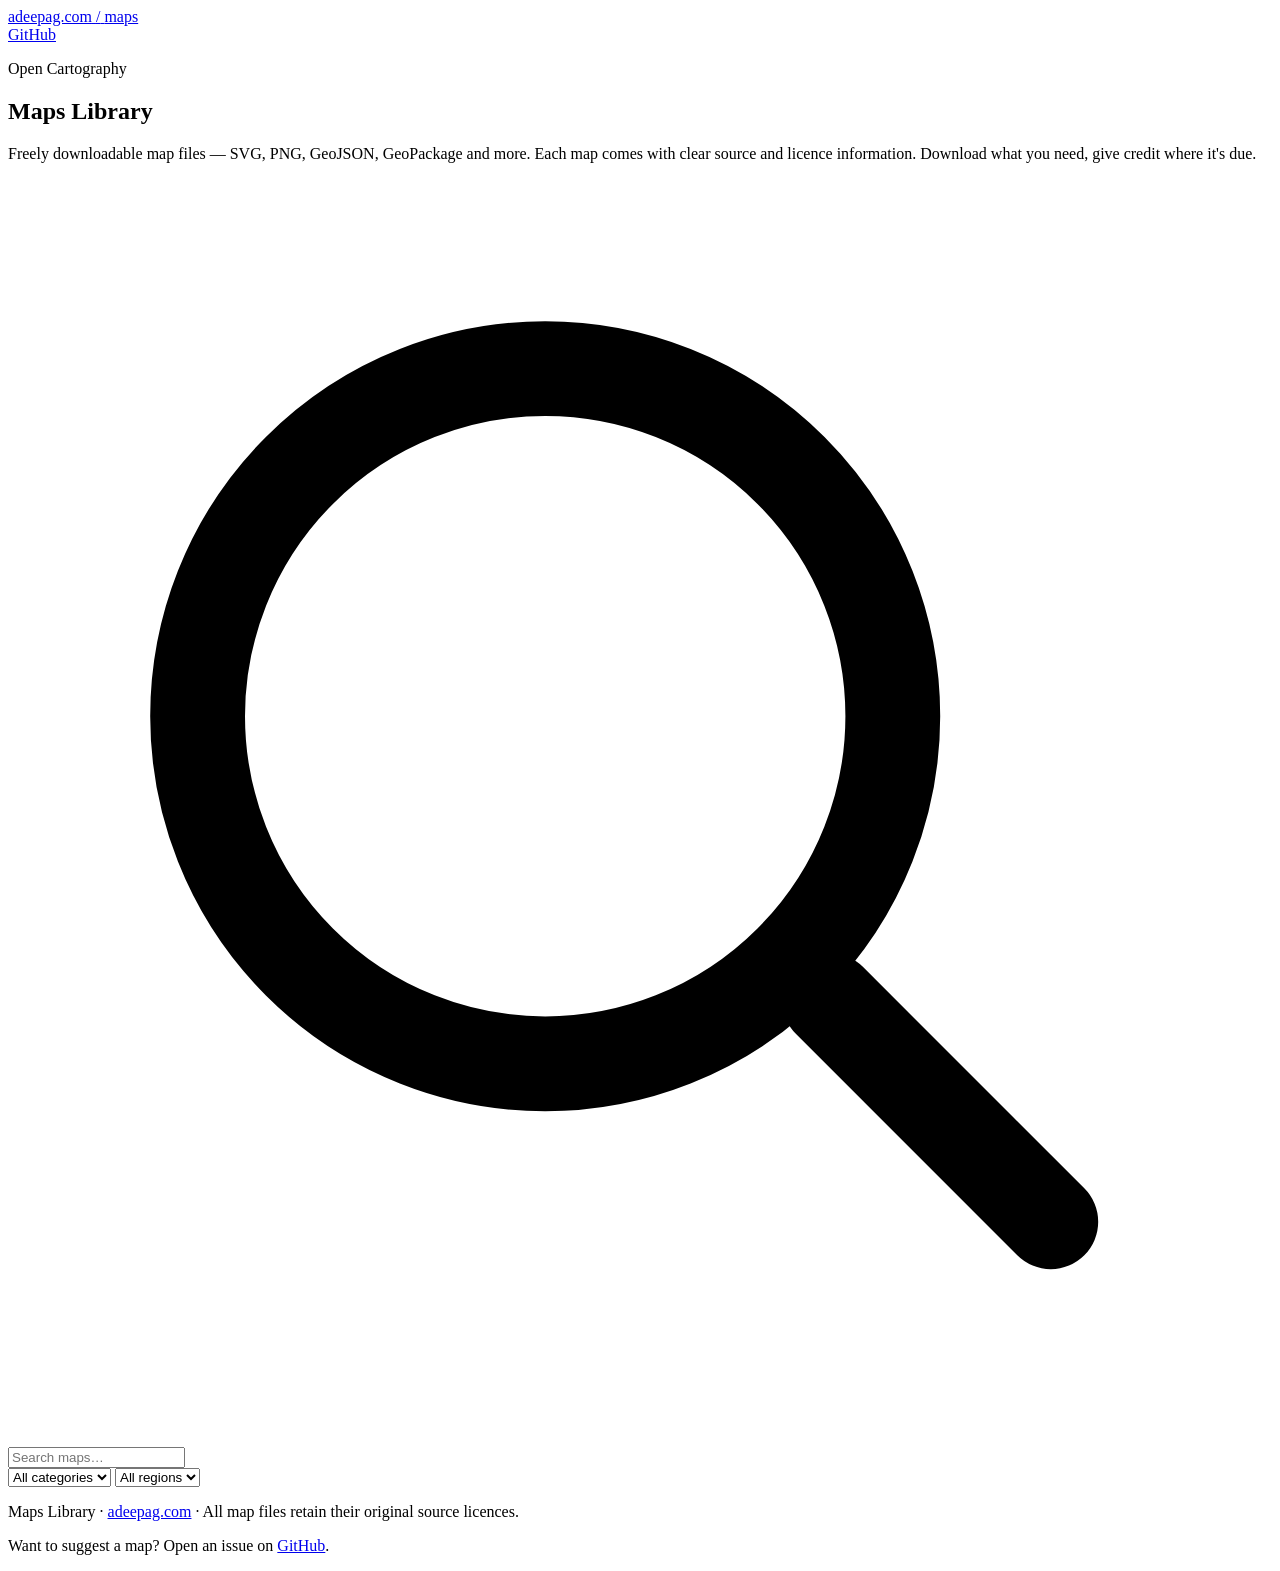
==== maps/index.html @ ee3e7483 "Create index.html for Maps Library structure This HTML file serves as the main structure for the Map" ====
<!DOCTYPE html>
<html lang="en">
<head>
  <meta charset="UTF-8" />
  <meta name="viewport" content="width=device-width, initial-scale=1.0" />
  <meta name="description" content="A curated library of freely downloadable map files — SVG, PNG, GeoJSON, GeoPackage, and more." />
  <title>Maps Library — adeepag.com</title>

  <!-- Fonts: DM Mono for identity/headings, Inter for body -->
  <link rel="preconnect" href="https://fonts.googleapis.com" />
  <link rel="preconnect" href="https://fonts.gstatic.com" crossorigin />
  <link href="https://fonts.googleapis.com/css2?family=DM+Mono:ital,wght@0,300;0,400;0,500&family=Inter:wght@400;500;600&display=swap" rel="stylesheet" />

  <link rel="stylesheet" href="style.css" />
</head>
<body>

  <!-- ─── SITE HEADER ──────────────────────────────────────────────── -->
  <header class="site-header" role="banner">
    <div class="header-inner">
      <a href="/" class="wordmark" aria-label="Back to adeepag.com">
        <span class="wordmark-site">adeepag.com</span>
        <span class="wordmark-sep">/</span>
        <span class="wordmark-section">maps</span>
      </a>
      <nav class="header-nav" aria-label="Site navigation">
        <a href="https://github.com/ADEEP13" class="nav-link" target="_blank" rel="noopener">
          GitHub
        </a>
      </nav>
    </div>
  </header>

  <!-- ─── HERO ─────────────────────────────────────────────────────── -->
  <section class="hero" aria-label="Library introduction">
    <div class="hero-inner">
      <p class="hero-eyebrow">Open Cartography</p>
      <h1 class="hero-title">Maps Library</h1>
      <p class="hero-desc">
        Freely downloadable map files — SVG, PNG, GeoJSON, GeoPackage and more.
        Each map comes with clear source and licence information.
        Download what you need, give credit where it's due.
      </p>
    </div>
    <!-- Decorative graticule grid lines -->
    <div class="hero-grid" aria-hidden="true"></div>
  </section>

  <!-- ─── CONTROLS: SEARCH + FILTER ───────────────────────────────── -->
  <div class="controls-bar" role="search" aria-label="Search and filter maps">
    <div class="controls-inner">
      <div class="search-wrap">
        <svg class="search-icon" aria-hidden="true" viewBox="0 0 20 20" fill="none">
          <circle cx="8.5" cy="8.5" r="5.5" stroke="currentColor" stroke-width="1.5"/>
          <path d="M13 13l3.5 3.5" stroke="currentColor" stroke-width="1.5" stroke-linecap="round"/>
        </svg>
        <input
          type="search"
          id="search-input"
          class="search-input"
          placeholder="Search maps…"
          aria-label="Search maps by title, description, or tag"
          autocomplete="off"
        />
        <button class="search-clear" id="search-clear" aria-label="Clear search" hidden>
          <svg viewBox="0 0 16 16" fill="none" aria-hidden="true">
            <path d="M4 4l8 8M12 4l-8 8" stroke="currentColor" stroke-width="1.5" stroke-linecap="round"/>
          </svg>
        </button>
      </div>

      <div class="filter-wrap">
        <select id="filter-category" class="filter-select" aria-label="Filter by category">
          <option value="">All categories</option>
        </select>
        <select id="filter-region" class="filter-select" aria-label="Filter by region">
          <option value="">All regions</option>
        </select>
      </div>
    </div>
  </div>

  <!-- ─── MAIN: MAP GRID ───────────────────────────────────────────── -->
  <main id="main-content" class="library-main">
    <div class="library-inner">

      <!-- Results count -->
      <p class="results-count" id="results-count" aria-live="polite" aria-atomic="true"></p>

      <!-- Card grid — populated by JS -->
      <div class="map-grid" id="map-grid" role="list" aria-label="Available maps"></div>

      <!-- Empty state -->
      <div class="empty-state" id="empty-state" hidden role="status">
        <svg viewBox="0 0 64 64" fill="none" aria-hidden="true">
          <rect x="8" y="16" width="48" height="36" rx="3" stroke="currentColor" stroke-width="1.5"/>
          <path d="M8 24h48" stroke="currentColor" stroke-width="1.5"/>
          <path d="M20 24v28M44 24v28" stroke="currentColor" stroke-width="1" stroke-dasharray="3 3"/>
          <circle cx="32" cy="40" r="6" stroke="currentColor" stroke-width="1.5"/>
          <path d="M38 34l6 6" stroke="currentColor" stroke-width="1.5" stroke-linecap="round"/>
          <path d="M50 50l-6-6" stroke="currentColor" stroke-width="1.5" stroke-linecap="round"/>
        </svg>
        <p>No maps match your search.</p>
        <button class="btn-ghost" id="clear-filters-btn">Clear filters</button>
      </div>

    </div>
  </main>

  <!-- ─── MAP DETAIL OVERLAY ───────────────────────────────────────── -->
  <!--
    Opens when user clicks a map card.
    Rendered by JS; this is the static shell + close button.
  -->
  <div
    id="detail-overlay"
    class="detail-overlay"
    role="dialog"
    aria-modal="true"
    aria-labelledby="detail-title"
    hidden
  >
    <div class="detail-backdrop" id="detail-backdrop"></div>
    <div class="detail-panel" tabindex="-1">
      <button class="detail-close" id="detail-close" aria-label="Close map detail">
        <svg viewBox="0 0 20 20" fill="none" aria-hidden="true">
          <path d="M5 5l10 10M15 5l-10 10" stroke="currentColor" stroke-width="1.5" stroke-linecap="round"/>
        </svg>
      </button>
      <!-- Populated by JS -->
      <div id="detail-content"></div>
    </div>
  </div>

  <!-- ─── LICENCE MODAL ────────────────────────────────────────────── -->
  <div
    id="license-modal"
    class="modal-overlay"
    role="dialog"
    aria-modal="true"
    aria-labelledby="modal-title"
    hidden
  >
    <div class="modal-backdrop" id="modal-backdrop"></div>
    <div class="modal-panel" tabindex="-1">
      <div class="modal-header">
        <h2 class="modal-title" id="modal-title">Before you download</h2>
        <button class="modal-close" id="modal-close" aria-label="Cancel download">
          <svg viewBox="0 0 20 20" fill="none" aria-hidden="true">
            <path d="M5 5l10 10M15 5l-10 10" stroke="currentColor" stroke-width="1.5" stroke-linecap="round"/>
          </svg>
        </button>
      </div>

      <div class="modal-body">
        <div class="modal-license-block" id="modal-license-block">
          <!-- Populated by JS -->
        </div>

        <p class="modal-note">
          Note: this acknowledgement helps you keep track of licence obligations.
          Files hosted on GitHub may still be publicly accessible by direct URL —
          this is an informational step, not a technical access control.
        </p>

        <label class="modal-checkbox-label">
          <input
            type="checkbox"
            id="modal-agree-checkbox"
            aria-describedby="modal-checkbox-desc"
          />
          <span class="modal-checkbox-custom" aria-hidden="true"></span>
          <span id="modal-checkbox-desc">
            I have read and acknowledge the applicable licence and attribution requirements for this map.
          </span>
        </label>
      </div>

      <div class="modal-footer">
        <button class="btn-ghost" id="modal-cancel-btn">Cancel</button>
        <a
          class="btn-primary modal-download-btn"
          id="modal-download-btn"
          href="#"
          download
          aria-disabled="true"
        >
          Download file
        </a>
      </div>
    </div>
  </div>

  <!-- ─── FOOTER ───────────────────────────────────────────────────── -->
  <footer class="site-footer" role="contentinfo">
    <div class="footer-inner">
      <p>
        Maps Library · <a href="https://adeepag.com">adeepag.com</a>
        · All map files retain their original source licences.
      </p>
      <p class="footer-sub">
        Want to suggest a map? Open an issue on
        <a href="https://github.com/ADEEP13" target="_blank" rel="noopener">GitHub</a>.
      </p>
    </div>
  </footer>

  <script src="script.js"></script>
</body>
</html>
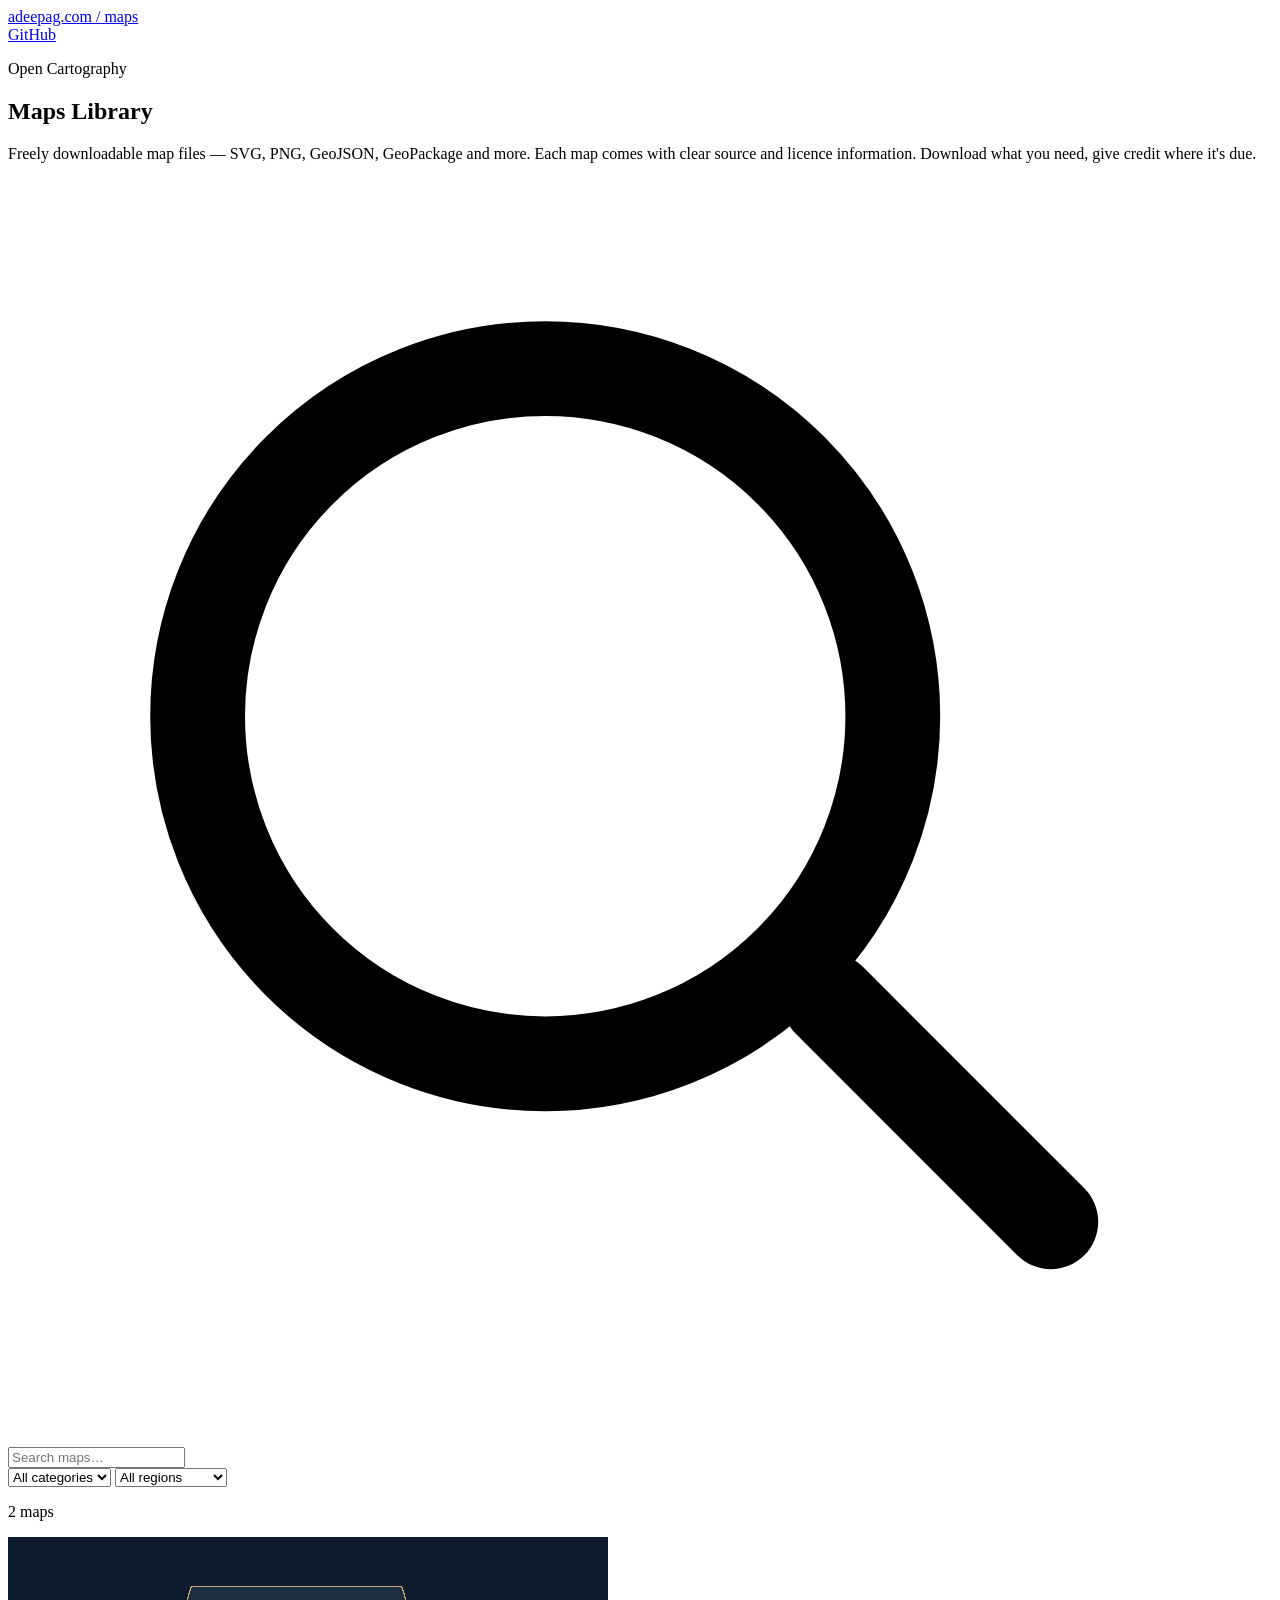
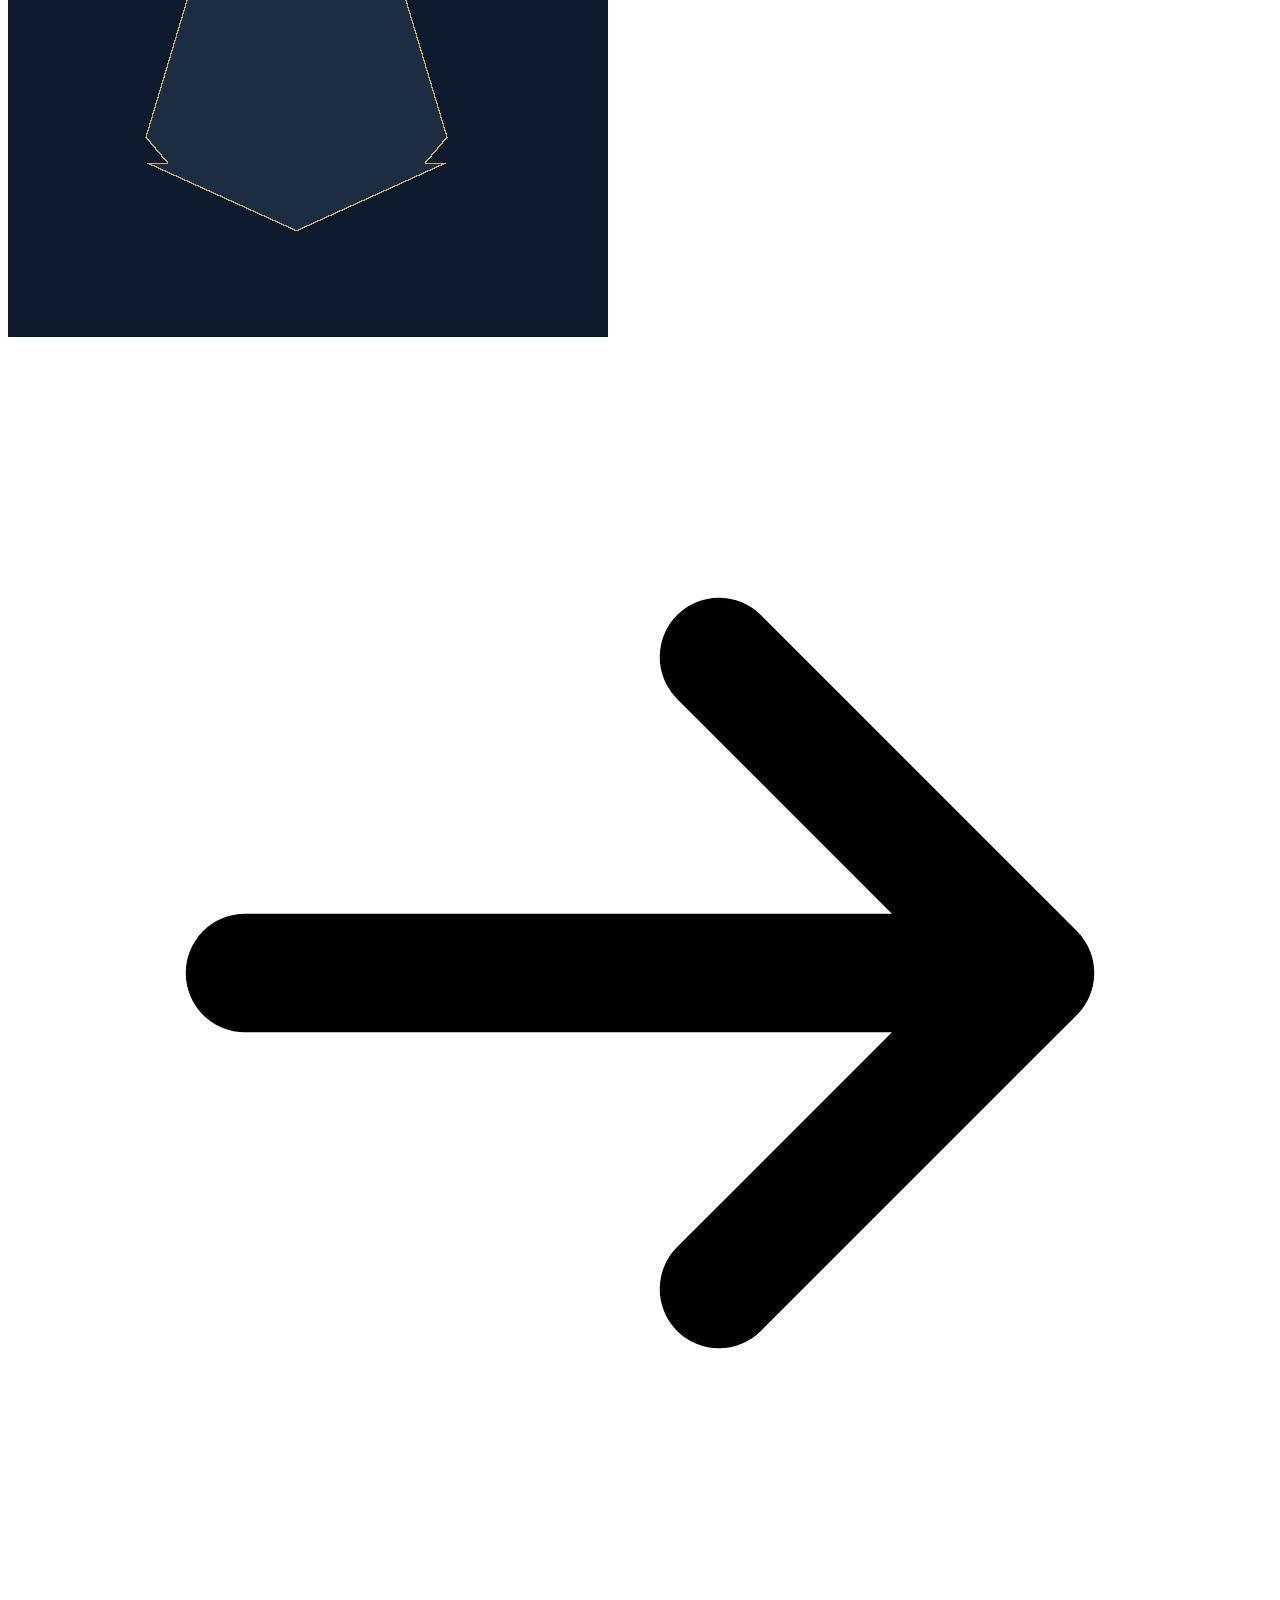
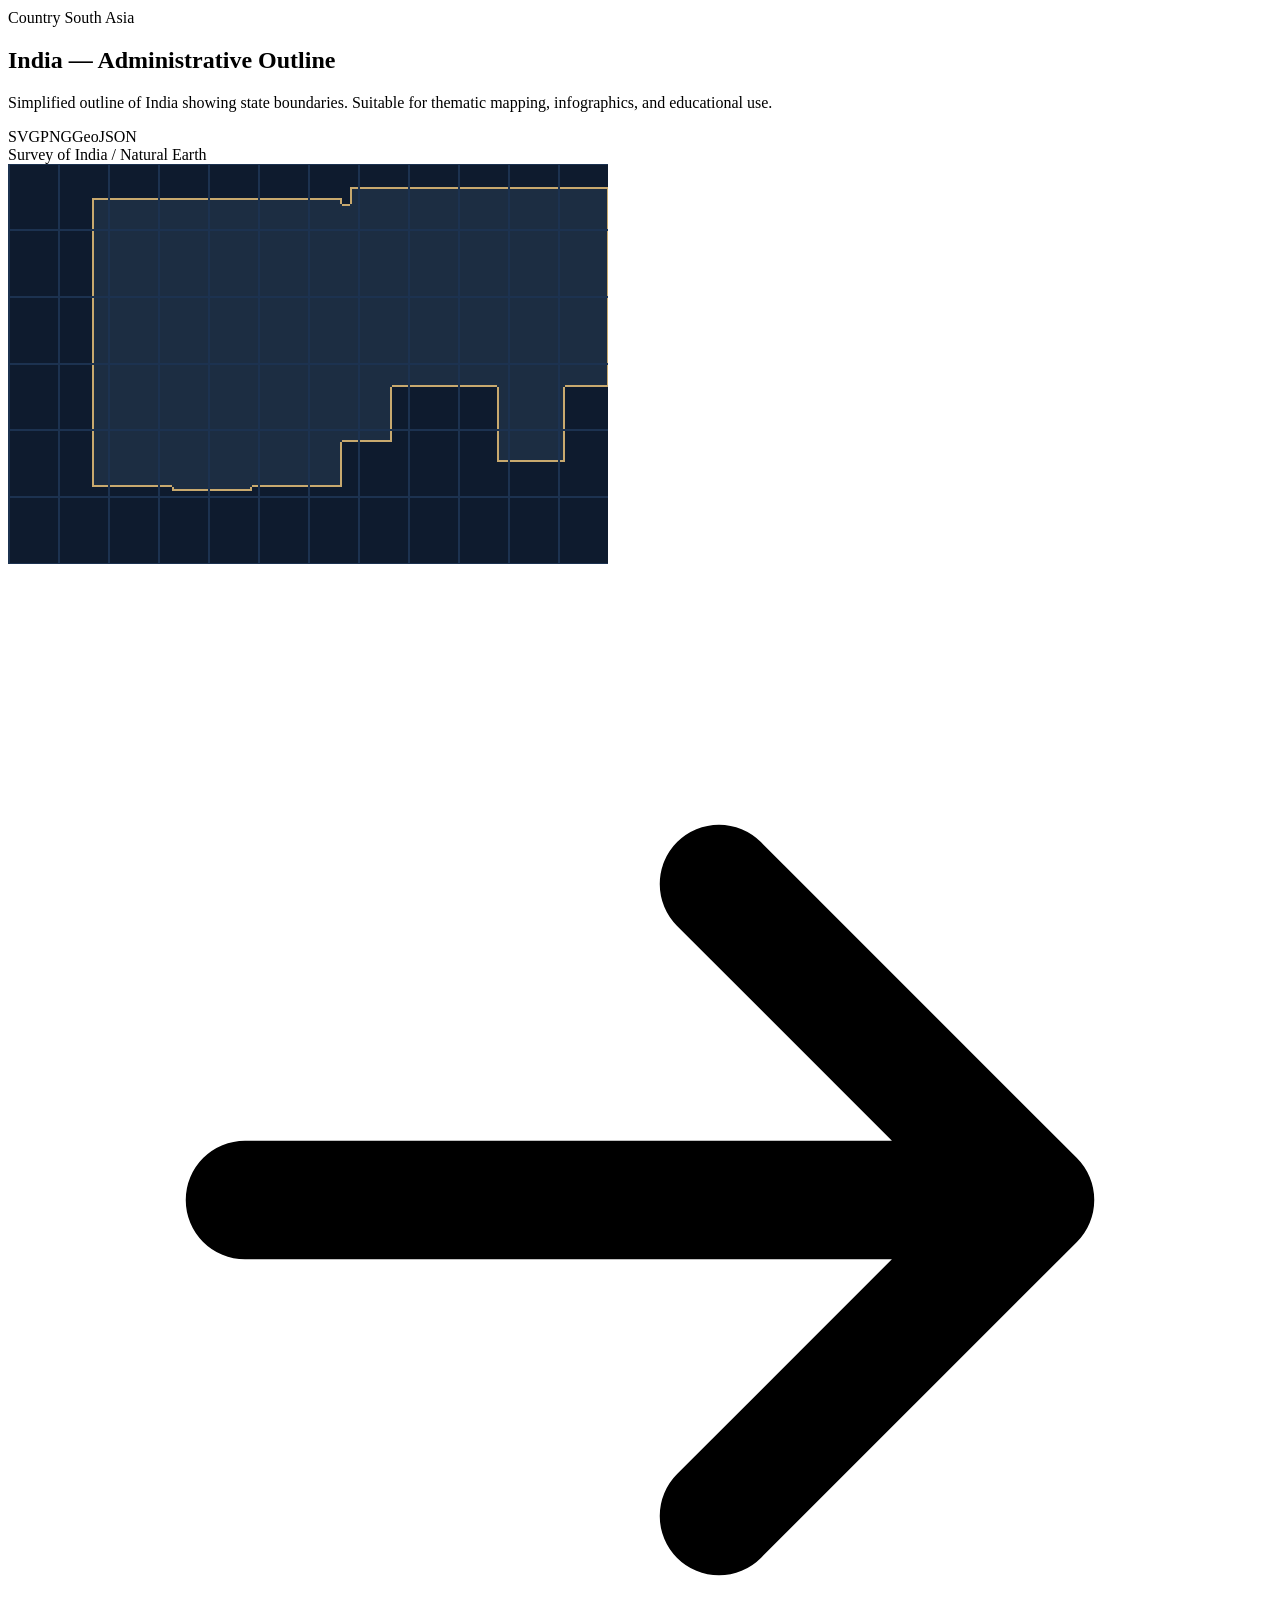
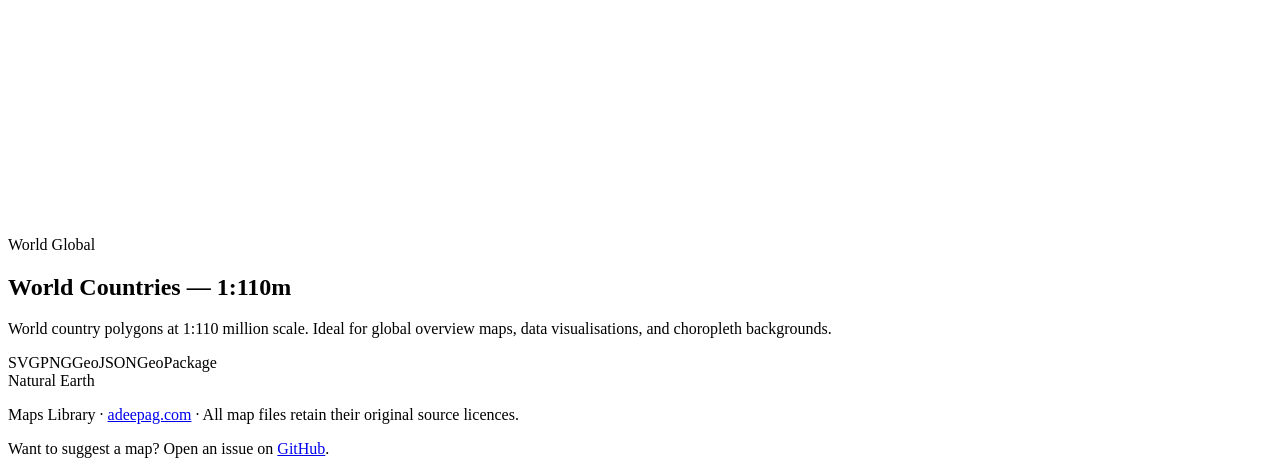
==== commit 9b536733: "Update index.html" ====
--- a/maps/index.html
+++ b/maps/index.html
@@ -11,7 +11,7 @@
   <link rel="preconnect" href="https://fonts.gstatic.com" crossorigin />
   <link href="https://fonts.googleapis.com/css2?family=DM+Mono:ital,wght@0,300;0,400;0,500&family=Inter:wght@400;500;600&display=swap" rel="stylesheet" />
 
-  <link rel="stylesheet" href="style.css" />
+  <link rel="stylesheet" href="maps/style.css" />
 </head>
 <body>
 
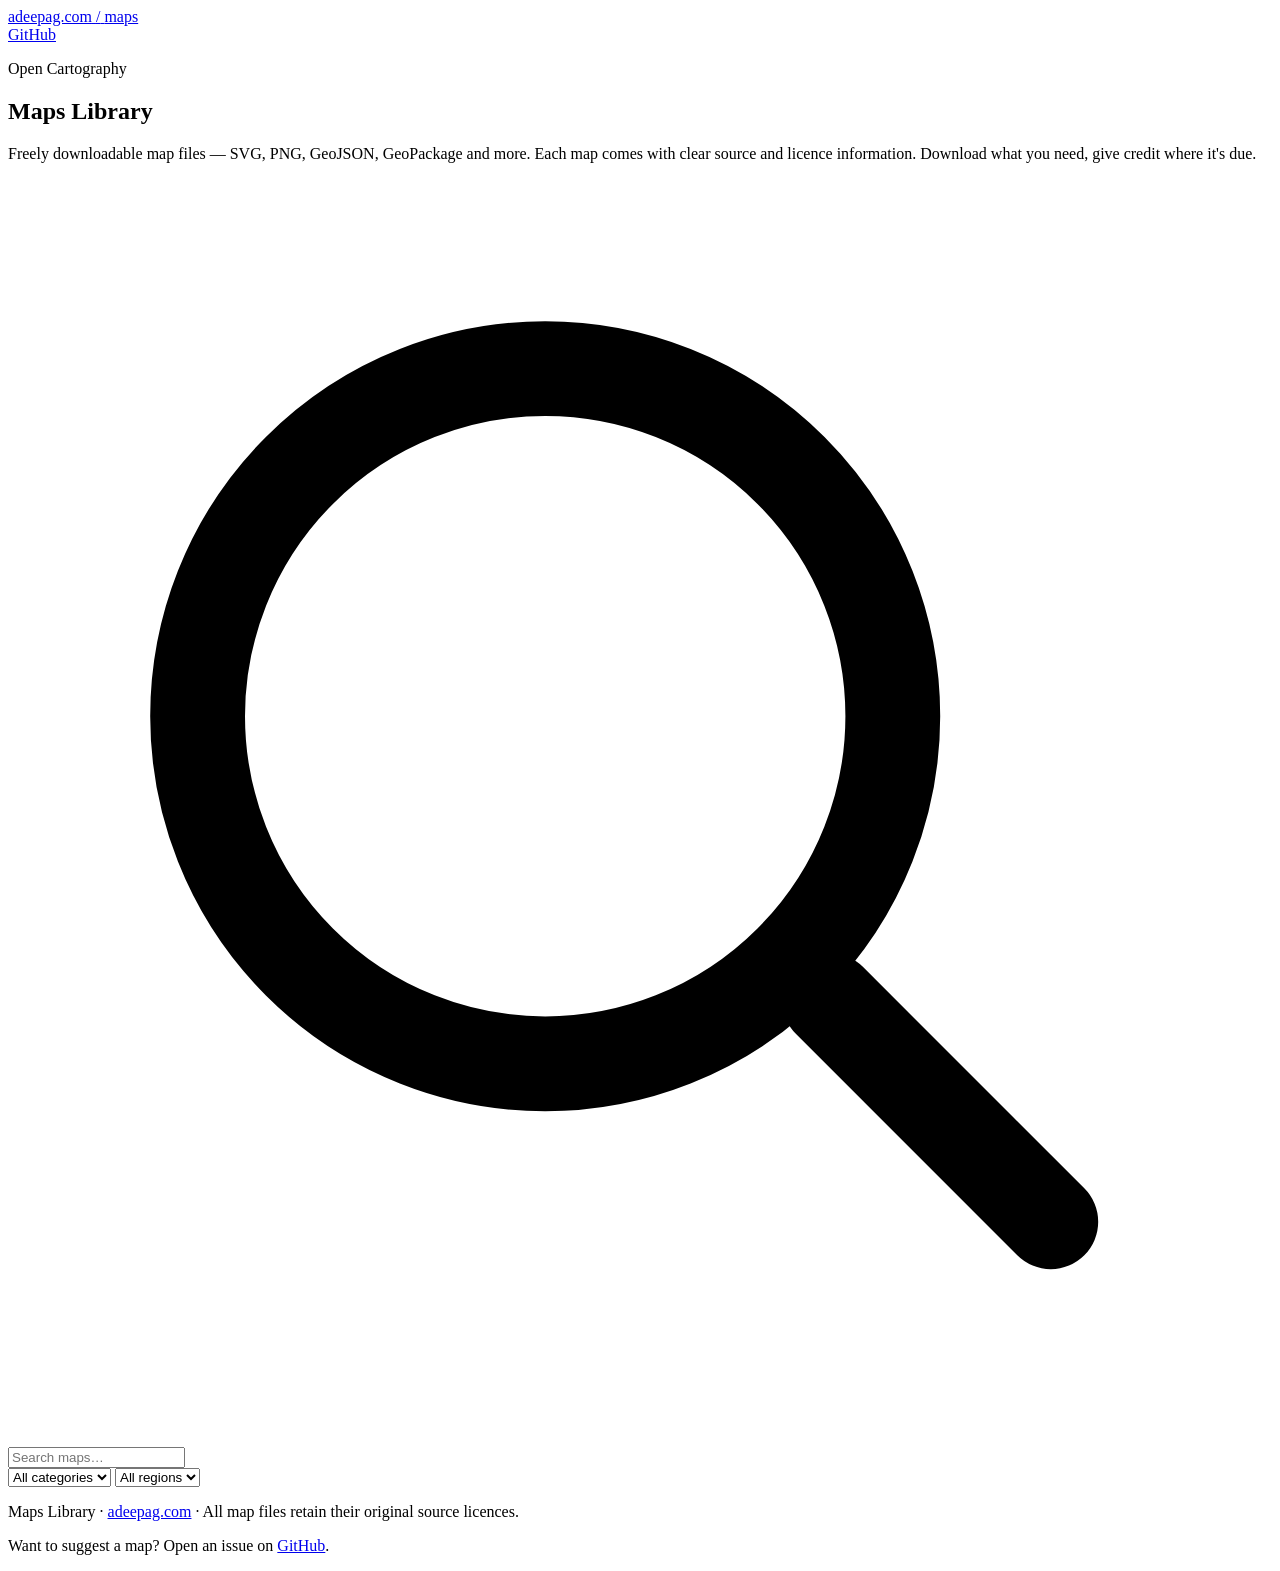
==== commit 1e92a60b: "Update script source path in index.html" ====
--- a/maps/index.html
+++ b/maps/index.html
@@ -205,6 +205,6 @@
     </div>
   </footer>
 
-  <script src="script.js"></script>
+  <script src="maps/script.js"></script>
 </body>
 </html>
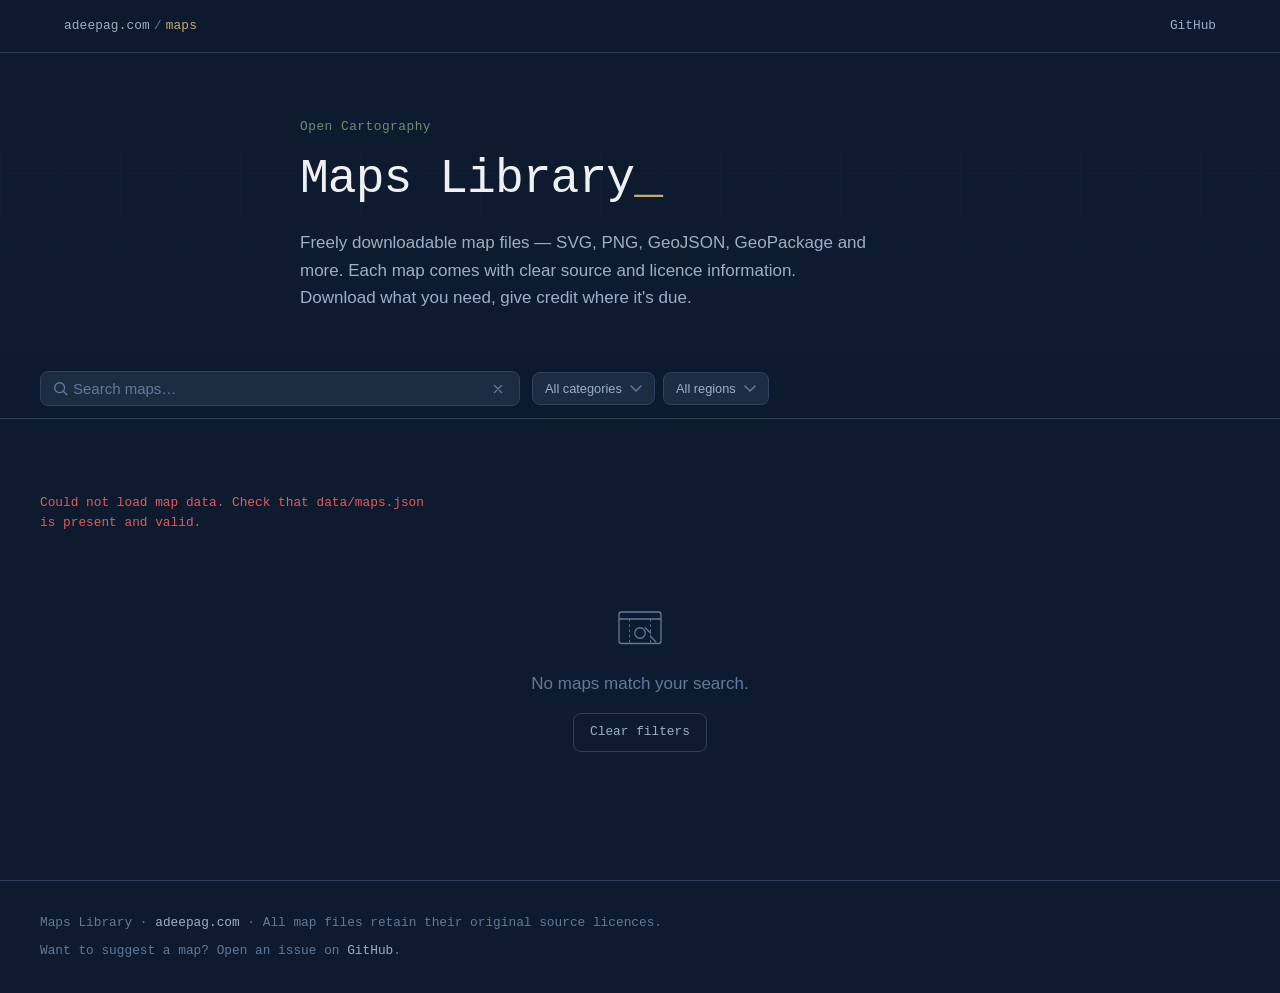
==== commit 0d87d0d2: "Update stylesheet and script paths in index.html" ====
--- a/maps/index.html
+++ b/maps/index.html
@@ -11,7 +11,7 @@
   <link rel="preconnect" href="https://fonts.gstatic.com" crossorigin />
   <link href="https://fonts.googleapis.com/css2?family=DM+Mono:ital,wght@0,300;0,400;0,500&family=Inter:wght@400;500;600&display=swap" rel="stylesheet" />
 
-  <link rel="stylesheet" href="maps/style.css" />
+  <link rel="stylesheet" href="style.css" />
 </head>
 <body>
 
@@ -205,6 +205,6 @@
     </div>
   </footer>
 
-  <script src="maps/script.js"></script>
+  <script src="script.js"></script>
 </body>
 </html>
--- a/maps/style.css
+++ b/maps/style.css
@@ -0,0 +1,898 @@
+/* ================================================================
+   Maps Library — style.css
+   Design system: deep navy base, amber accent, DM Mono + Inter
+   ================================================================ */
+
+/* ── TOKENS ──────────────────────────────────────────────────────── */
+:root {
+  /* Palette */
+  --c-base:       #0E1B2E;   /* page background */
+  --c-surface:    #1C2D42;   /* card / panel surface */
+  --c-surface-2:  #243347;   /* raised surface / hover */
+  --c-border:     #2E4260;   /* subtle border */
+  --c-border-2:   #3D5A80;   /* prominent border */
+  --c-amber:      #C8A96E;   /* primary accent — map-paper gold */
+  --c-amber-dim:  #A08750;   /* dimmed amber */
+  --c-sage:       #6B8F71;   /* tag / badge colour */
+  --c-text:       #EEF0F3;   /* primary text */
+  --c-text-2:     #9BAFCB;   /* secondary text */
+  --c-text-3:     #5F7A9A;   /* tertiary / placeholder */
+  --c-danger:     #E05C5C;   /* error states */
+  --c-overlay:    rgba(5, 12, 22, 0.82);
+
+  /* Typography */
+  --f-mono:  'DM Mono', 'Fira Code', monospace;
+  --f-body:  'Inter', 'Helvetica Neue', Arial, sans-serif;
+
+  --fs-xs:   0.70rem;   /* 11.2px */
+  --fs-sm:   0.80rem;   /* 12.8px */
+  --fs-base: 0.9375rem; /* 15px */
+  --fs-lg:   1.0625rem; /* 17px */
+  --fs-xl:   1.25rem;
+  --fs-2xl:  1.625rem;
+  --fs-3xl:  2.25rem;
+  --fs-4xl:  3rem;
+
+  --lh-tight:  1.25;
+  --lh-normal: 1.6;
+
+  /* Spacing */
+  --sp-1:  0.25rem;
+  --sp-2:  0.5rem;
+  --sp-3:  0.75rem;
+  --sp-4:  1rem;
+  --sp-5:  1.25rem;
+  --sp-6:  1.5rem;
+  --sp-8:  2rem;
+  --sp-10: 2.5rem;
+  --sp-12: 3rem;
+  --sp-16: 4rem;
+
+  /* Shape */
+  --r-sm:  4px;
+  --r-md:  8px;
+  --r-lg:  12px;
+
+  /* Motion */
+  --ease-out: cubic-bezier(0.22, 1, 0.36, 1);
+  --dur-fast: 140ms;
+  --dur-med:  240ms;
+}
+
+/* ── RESET ───────────────────────────────────────────────────────── */
+*, *::before, *::after { box-sizing: border-box; margin: 0; padding: 0; }
+html { scroll-behavior: smooth; }
+
+body {
+  background: var(--c-base);
+  color: var(--c-text);
+  font-family: var(--f-body);
+  font-size: var(--fs-base);
+  line-height: var(--lh-normal);
+  min-height: 100vh;
+  -webkit-font-smoothing: antialiased;
+}
+
+img { display: block; max-width: 100%; }
+a { color: var(--c-amber); text-decoration: none; }
+a:hover { text-decoration: underline; }
+button { cursor: pointer; border: none; background: none; font: inherit; }
+
+/* Visible focus outline for keyboard users */
+:focus-visible {
+  outline: 2px solid var(--c-amber);
+  outline-offset: 3px;
+  border-radius: var(--r-sm);
+}
+
+/* Reduced motion */
+@media (prefers-reduced-motion: reduce) {
+  *, *::before, *::after { transition-duration: 1ms !important; animation-duration: 1ms !important; }
+}
+
+/* ── LAYOUT HELPERS ──────────────────────────────────────────────── */
+.container {
+  max-width: 1200px;
+  margin: 0 auto;
+  padding: 0 var(--sp-6);
+}
+
+/* ── SITE HEADER ─────────────────────────────────────────────────── */
+.site-header {
+  position: sticky;
+  top: 0;
+  z-index: 100;
+  background: rgba(14, 27, 46, 0.9);
+  backdrop-filter: blur(12px);
+  -webkit-backdrop-filter: blur(12px);
+  border-bottom: 1px solid var(--c-border);
+}
+
+.header-inner {
+  max-width: 1200px;
+  margin: 0 auto;
+  padding: 0 var(--sp-6);
+  height: 52px;
+  display: flex;
+  align-items: center;
+  justify-content: space-between;
+}
+
+.wordmark {
+  font-family: var(--f-mono);
+  font-size: var(--fs-sm);
+  color: var(--c-text-2);
+  text-decoration: none;
+  display: flex;
+  align-items: center;
+  gap: var(--sp-1);
+  letter-spacing: 0.01em;
+}
+.wordmark:hover { color: var(--c-text); text-decoration: none; }
+.wordmark-section { color: var(--c-amber); }
+.wordmark-sep { color: var(--c-text-3); }
+
+.header-nav { display: flex; gap: var(--sp-6); }
+.nav-link {
+  font-family: var(--f-mono);
+  font-size: var(--fs-sm);
+  color: var(--c-text-2);
+  transition: color var(--dur-fast);
+}
+.nav-link:hover { color: var(--c-text); text-decoration: none; }
+
+/* ── HERO ────────────────────────────────────────────────────────── */
+.hero {
+  position: relative;
+  padding: var(--sp-16) var(--sp-6) var(--sp-12);
+  overflow: hidden;
+}
+
+.hero-inner {
+  max-width: 680px;
+  margin: 0 auto;
+  position: relative;
+  z-index: 1;
+}
+
+.hero-eyebrow {
+  font-family: var(--f-mono);
+  font-size: var(--fs-sm);
+  color: var(--c-sage);
+  letter-spacing: 0.04em;
+  margin-bottom: var(--sp-3);
+}
+
+.hero-title {
+  font-family: var(--f-mono);
+  font-size: clamp(var(--fs-3xl), 5vw, var(--fs-4xl));
+  font-weight: 500;
+  color: var(--c-text);
+  line-height: var(--lh-tight);
+  margin-bottom: var(--sp-5);
+  letter-spacing: -0.02em;
+}
+
+.hero-title::after {
+  content: '_';
+  color: var(--c-amber);
+  animation: blink 1.2s step-end infinite;
+}
+
+@keyframes blink {
+  0%, 100% { opacity: 1; }
+  50%       { opacity: 0; }
+}
+
+.hero-desc {
+  font-size: var(--fs-lg);
+  color: var(--c-text-2);
+  line-height: var(--lh-normal);
+  max-width: 60ch;
+}
+
+/* Decorative graticule grid */
+.hero-grid {
+  position: absolute;
+  inset: 0;
+  background-image:
+    linear-gradient(var(--c-border) 1px, transparent 1px),
+    linear-gradient(90deg, var(--c-border) 1px, transparent 1px);
+  background-size: 60px 60px;
+  mask-image: linear-gradient(to bottom, transparent 0%, rgba(0,0,0,0.18) 40%, transparent 100%);
+  -webkit-mask-image: linear-gradient(to bottom, transparent 0%, rgba(0,0,0,0.18) 40%, transparent 100%);
+  opacity: 0.5;
+}
+
+/* ── CONTROLS BAR ────────────────────────────────────────────────── */
+.controls-bar {
+  position: sticky;
+  top: 52px;
+  z-index: 90;
+  background: rgba(14, 27, 46, 0.95);
+  backdrop-filter: blur(10px);
+  -webkit-backdrop-filter: blur(10px);
+  border-bottom: 1px solid var(--c-border);
+  padding: var(--sp-3) var(--sp-6);
+}
+
+.controls-inner {
+  max-width: 1200px;
+  margin: 0 auto;
+  display: flex;
+  gap: var(--sp-3);
+  align-items: center;
+  flex-wrap: wrap;
+}
+
+/* Search */
+.search-wrap {
+  position: relative;
+  flex: 1;
+  min-width: 200px;
+  max-width: 480px;
+}
+
+.search-icon {
+  position: absolute;
+  left: var(--sp-3);
+  top: 50%;
+  transform: translateY(-50%);
+  width: 18px;
+  height: 18px;
+  color: var(--c-text-3);
+  pointer-events: none;
+}
+
+.search-input {
+  width: 100%;
+  padding: var(--sp-2) var(--sp-8) var(--sp-2) var(--sp-8);
+  background: var(--c-surface);
+  border: 1px solid var(--c-border);
+  border-radius: var(--r-md);
+  color: var(--c-text);
+  font-family: var(--f-body);
+  font-size: var(--fs-base);
+  transition: border-color var(--dur-fast);
+  appearance: none;
+}
+.search-input::placeholder { color: var(--c-text-3); }
+.search-input:focus { outline: none; border-color: var(--c-amber); }
+
+.search-clear {
+  position: absolute;
+  right: var(--sp-2);
+  top: 50%;
+  transform: translateY(-50%);
+  width: 28px;
+  height: 28px;
+  display: flex;
+  align-items: center;
+  justify-content: center;
+  color: var(--c-text-3);
+  border-radius: var(--r-sm);
+  transition: color var(--dur-fast);
+}
+.search-clear:hover { color: var(--c-text); }
+.search-clear svg { width: 14px; height: 14px; }
+
+/* Filter selects */
+.filter-wrap {
+  display: flex;
+  gap: var(--sp-2);
+  flex-wrap: wrap;
+}
+
+.filter-select {
+  padding: var(--sp-2) var(--sp-8) var(--sp-2) var(--sp-3);
+  background: var(--c-surface);
+  border: 1px solid var(--c-border);
+  border-radius: var(--r-md);
+  color: var(--c-text-2);
+  font-family: var(--f-body);
+  font-size: var(--fs-sm);
+  cursor: pointer;
+  appearance: none;
+  background-image: url("data:image/svg+xml,%3Csvg xmlns='http://www.w3.org/2000/svg' width='12' height='8' viewBox='0 0 12 8'%3E%3Cpath d='M1 1l5 5 5-5' stroke='%235F7A9A' stroke-width='1.5' fill='none' stroke-linecap='round'/%3E%3C/svg%3E");
+  background-repeat: no-repeat;
+  background-position: right var(--sp-3) center;
+  transition: border-color var(--dur-fast), color var(--dur-fast);
+}
+.filter-select:focus { outline: none; border-color: var(--c-amber); color: var(--c-text); }
+.filter-select option { background: var(--c-surface); color: var(--c-text); }
+
+/* ── LIBRARY MAIN ────────────────────────────────────────────────── */
+.library-main {
+  padding: var(--sp-8) var(--sp-6) var(--sp-16);
+}
+
+.library-inner {
+  max-width: 1200px;
+  margin: 0 auto;
+}
+
+.results-count {
+  font-family: var(--f-mono);
+  font-size: var(--fs-sm);
+  color: var(--c-text-3);
+  margin-bottom: var(--sp-6);
+  min-height: 1.4em;
+}
+
+/* ── MAP GRID ────────────────────────────────────────────────────── */
+.map-grid {
+  display: grid;
+  grid-template-columns: repeat(auto-fill, minmax(300px, 1fr));
+  gap: var(--sp-5);
+}
+
+/* ── MAP CARD ────────────────────────────────────────────────────── */
+.map-card {
+  background: var(--c-surface);
+  border: 1px solid var(--c-border);
+  border-radius: var(--r-lg);
+  overflow: hidden;
+  display: flex;
+  flex-direction: column;
+  cursor: pointer;
+  transition:
+    border-color var(--dur-fast) var(--ease-out),
+    transform var(--dur-fast) var(--ease-out);
+  role: listitem;
+}
+.map-card:hover {
+  border-color: var(--c-amber-dim);
+  transform: translateY(-2px);
+}
+.map-card:focus-visible {
+  outline: 2px solid var(--c-amber);
+  outline-offset: 2px;
+}
+
+.card-preview {
+  position: relative;
+  aspect-ratio: 3 / 2;
+  overflow: hidden;
+  background: var(--c-base);
+}
+
+.card-preview-img {
+  width: 100%;
+  height: 100%;
+  object-fit: cover;
+  transition: transform var(--dur-med) var(--ease-out);
+}
+.map-card:hover .card-preview-img { transform: scale(1.03); }
+
+.card-preview-placeholder {
+  width: 100%;
+  height: 100%;
+  display: flex;
+  align-items: center;
+  justify-content: center;
+  color: var(--c-border-2);
+}
+.card-preview-placeholder svg { width: 48px; height: 48px; }
+
+.card-body {
+  padding: var(--sp-4) var(--sp-5) var(--sp-5);
+  display: flex;
+  flex-direction: column;
+  gap: var(--sp-3);
+  flex: 1;
+}
+
+.card-meta {
+  display: flex;
+  gap: var(--sp-2);
+  flex-wrap: wrap;
+  align-items: center;
+}
+
+.tag {
+  font-family: var(--f-mono);
+  font-size: var(--fs-xs);
+  color: var(--c-sage);
+  background: rgba(107, 143, 113, 0.12);
+  border: 1px solid rgba(107, 143, 113, 0.25);
+  border-radius: var(--r-sm);
+  padding: 2px var(--sp-2);
+  white-space: nowrap;
+}
+
+.tag-region {
+  color: var(--c-text-3);
+  background: transparent;
+  border-color: var(--c-border);
+}
+
+.card-title {
+  font-family: var(--f-mono);
+  font-size: var(--fs-lg);
+  font-weight: 500;
+  color: var(--c-text);
+  line-height: var(--lh-tight);
+}
+
+.card-desc {
+  font-size: var(--fs-sm);
+  color: var(--c-text-2);
+  line-height: 1.55;
+  display: -webkit-box;
+  -webkit-line-clamp: 2;
+  -webkit-box-orient: vertical;
+  overflow: hidden;
+}
+
+.card-footer {
+  display: flex;
+  align-items: center;
+  justify-content: space-between;
+  margin-top: auto;
+  padding-top: var(--sp-3);
+  border-top: 1px solid var(--c-border);
+}
+
+.card-formats {
+  display: flex;
+  gap: var(--sp-1);
+  flex-wrap: wrap;
+}
+
+.format-badge {
+  font-family: var(--f-mono);
+  font-size: var(--fs-xs);
+  color: var(--c-amber-dim);
+  background: rgba(200, 169, 110, 0.1);
+  border: 1px solid rgba(200, 169, 110, 0.2);
+  border-radius: var(--r-sm);
+  padding: 1px var(--sp-2);
+  text-transform: uppercase;
+  letter-spacing: 0.05em;
+}
+
+.card-source {
+  font-family: var(--f-mono);
+  font-size: var(--fs-xs);
+  color: var(--c-text-3);
+  white-space: nowrap;
+  overflow: hidden;
+  text-overflow: ellipsis;
+  max-width: 120px;
+}
+
+/* Card view-more indicator */
+.card-view-arrow {
+  position: absolute;
+  bottom: var(--sp-3);
+  right: var(--sp-3);
+  width: 28px;
+  height: 28px;
+  background: var(--c-surface-2);
+  border-radius: 50%;
+  display: flex;
+  align-items: center;
+  justify-content: center;
+  color: var(--c-amber);
+  opacity: 0;
+  transition: opacity var(--dur-fast);
+}
+.map-card:hover .card-view-arrow,
+.map-card:focus-visible .card-view-arrow { opacity: 1; }
+.card-view-arrow svg { width: 14px; height: 14px; }
+
+/* ── EMPTY STATE ─────────────────────────────────────────────────── */
+.empty-state {
+  padding: var(--sp-16) var(--sp-6);
+  text-align: center;
+  color: var(--c-text-3);
+  display: flex;
+  flex-direction: column;
+  align-items: center;
+  gap: var(--sp-4);
+}
+.empty-state svg { width: 56px; height: 56px; }
+.empty-state p { font-size: var(--fs-lg); }
+
+/* ── BUTTONS ─────────────────────────────────────────────────────── */
+.btn-primary {
+  display: inline-flex;
+  align-items: center;
+  gap: var(--sp-2);
+  padding: var(--sp-2) var(--sp-5);
+  background: var(--c-amber);
+  color: var(--c-base);
+  font-family: var(--f-mono);
+  font-size: var(--fs-sm);
+  font-weight: 500;
+  border-radius: var(--r-md);
+  border: 1px solid var(--c-amber);
+  text-decoration: none;
+  transition: background var(--dur-fast), opacity var(--dur-fast);
+  white-space: nowrap;
+}
+.btn-primary:hover { background: #d9ba80; text-decoration: none; }
+.btn-primary[aria-disabled="true"] {
+  opacity: 0.35;
+  pointer-events: none;
+  cursor: not-allowed;
+}
+
+.btn-ghost {
+  display: inline-flex;
+  align-items: center;
+  gap: var(--sp-2);
+  padding: var(--sp-2) var(--sp-4);
+  background: transparent;
+  color: var(--c-text-2);
+  font-family: var(--f-mono);
+  font-size: var(--fs-sm);
+  border-radius: var(--r-md);
+  border: 1px solid var(--c-border);
+  transition: border-color var(--dur-fast), color var(--dur-fast);
+}
+.btn-ghost:hover { border-color: var(--c-border-2); color: var(--c-text); }
+
+/* Format download buttons in detail view */
+.format-btn {
+  display: inline-flex;
+  align-items: center;
+  gap: var(--sp-2);
+  padding: var(--sp-2) var(--sp-4);
+  background: var(--c-surface-2);
+  border: 1px solid var(--c-border);
+  border-radius: var(--r-md);
+  color: var(--c-text-2);
+  font-family: var(--f-mono);
+  font-size: var(--fs-sm);
+  cursor: pointer;
+  transition: border-color var(--dur-fast), color var(--dur-fast), background var(--dur-fast);
+  text-transform: uppercase;
+  letter-spacing: 0.04em;
+}
+.format-btn:hover {
+  border-color: var(--c-amber-dim);
+  color: var(--c-amber);
+  background: rgba(200, 169, 110, 0.06);
+}
+.format-btn svg { width: 14px; height: 14px; flex-shrink: 0; }
+
+/* ── DETAIL OVERLAY ──────────────────────────────────────────────── */
+.detail-overlay {
+  position: fixed;
+  inset: 0;
+  z-index: 200;
+  display: flex;
+  align-items: stretch;
+  justify-content: flex-end;
+}
+.detail-overlay[hidden] { display: none; }
+
+.detail-backdrop {
+  position: absolute;
+  inset: 0;
+  background: var(--c-overlay);
+  cursor: pointer;
+}
+
+.detail-panel {
+  position: relative;
+  z-index: 1;
+  width: min(640px, 100%);
+  height: 100%;
+  background: var(--c-surface);
+  border-left: 1px solid var(--c-border);
+  overflow-y: auto;
+  overscroll-behavior: contain;
+  animation: slide-in var(--dur-med) var(--ease-out);
+}
+
+@keyframes slide-in {
+  from { transform: translateX(100%); }
+  to   { transform: translateX(0); }
+}
+
+.detail-close {
+  position: sticky;
+  top: var(--sp-4);
+  float: right;
+  margin: var(--sp-4) var(--sp-4) 0 0;
+  width: 32px;
+  height: 32px;
+  background: var(--c-surface-2);
+  border-radius: 50%;
+  display: flex;
+  align-items: center;
+  justify-content: center;
+  color: var(--c-text-2);
+  z-index: 10;
+  transition: color var(--dur-fast), background var(--dur-fast);
+}
+.detail-close:hover { color: var(--c-text); background: var(--c-border); }
+.detail-close svg { width: 16px; height: 16px; }
+
+/* Detail panel internals (generated by JS) */
+.detail-preview {
+  width: 100%;
+  aspect-ratio: 3 / 2;
+  object-fit: cover;
+  display: block;
+  background: var(--c-base);
+}
+
+.detail-body {
+  padding: var(--sp-6);
+  display: flex;
+  flex-direction: column;
+  gap: var(--sp-5);
+}
+
+.detail-tags { display: flex; gap: var(--sp-2); flex-wrap: wrap; }
+
+.detail-title {
+  font-family: var(--f-mono);
+  font-size: var(--fs-2xl);
+  font-weight: 500;
+  line-height: var(--lh-tight);
+  color: var(--c-text);
+}
+
+.detail-desc {
+  font-size: var(--fs-base);
+  color: var(--c-text-2);
+  line-height: var(--lh-normal);
+}
+
+.detail-section {
+  border-top: 1px solid var(--c-border);
+  padding-top: var(--sp-4);
+}
+
+.detail-section-label {
+  font-family: var(--f-mono);
+  font-size: var(--fs-xs);
+  color: var(--c-text-3);
+  letter-spacing: 0.06em;
+  margin-bottom: var(--sp-3);
+  text-transform: uppercase;
+}
+
+.detail-source-name {
+  font-size: var(--fs-base);
+  color: var(--c-text);
+  margin-bottom: var(--sp-1);
+}
+
+.detail-license-name {
+  display: inline-flex;
+  align-items: center;
+  gap: var(--sp-2);
+  font-family: var(--f-mono);
+  font-size: var(--fs-sm);
+  color: var(--c-sage);
+  background: rgba(107, 143, 113, 0.1);
+  border: 1px solid rgba(107, 143, 113, 0.2);
+  border-radius: var(--r-sm);
+  padding: var(--sp-1) var(--sp-3);
+}
+
+.detail-formats {
+  display: flex;
+  gap: var(--sp-2);
+  flex-wrap: wrap;
+}
+
+/* ── MODAL ───────────────────────────────────────────────────────── */
+.modal-overlay {
+  position: fixed;
+  inset: 0;
+  z-index: 300;
+  display: flex;
+  align-items: center;
+  justify-content: center;
+  padding: var(--sp-4);
+}
+.modal-overlay[hidden] { display: none; }
+
+.modal-backdrop {
+  position: absolute;
+  inset: 0;
+  background: var(--c-overlay);
+  cursor: pointer;
+}
+
+.modal-panel {
+  position: relative;
+  z-index: 1;
+  width: min(520px, 100%);
+  background: var(--c-surface);
+  border: 1px solid var(--c-border-2);
+  border-radius: var(--r-lg);
+  animation: modal-in var(--dur-med) var(--ease-out);
+  overflow: hidden;
+}
+
+@keyframes modal-in {
+  from { transform: scale(0.94) translateY(8px); opacity: 0; }
+  to   { transform: scale(1) translateY(0); opacity: 1; }
+}
+
+.modal-header {
+  display: flex;
+  align-items: center;
+  justify-content: space-between;
+  padding: var(--sp-5) var(--sp-6);
+  border-bottom: 1px solid var(--c-border);
+}
+
+.modal-title {
+  font-family: var(--f-mono);
+  font-size: var(--fs-lg);
+  font-weight: 500;
+  color: var(--c-text);
+}
+
+.modal-close {
+  width: 32px;
+  height: 32px;
+  display: flex;
+  align-items: center;
+  justify-content: center;
+  color: var(--c-text-3);
+  border-radius: var(--r-sm);
+  transition: color var(--dur-fast);
+  flex-shrink: 0;
+}
+.modal-close:hover { color: var(--c-text); }
+.modal-close svg { width: 16px; height: 16px; }
+
+.modal-body {
+  padding: var(--sp-6);
+  display: flex;
+  flex-direction: column;
+  gap: var(--sp-5);
+}
+
+.modal-license-block {
+  background: var(--c-base);
+  border: 1px solid var(--c-border);
+  border-radius: var(--r-md);
+  padding: var(--sp-4) var(--sp-5);
+  display: flex;
+  flex-direction: column;
+  gap: var(--sp-3);
+}
+
+.modal-license-name {
+  font-family: var(--f-mono);
+  font-size: var(--fs-sm);
+  color: var(--c-sage);
+}
+
+.modal-license-text {
+  font-size: var(--fs-sm);
+  color: var(--c-text-2);
+  line-height: 1.6;
+}
+
+.modal-license-link {
+  font-family: var(--f-mono);
+  font-size: var(--fs-xs);
+  color: var(--c-amber);
+}
+
+.modal-note {
+  font-size: var(--fs-xs);
+  color: var(--c-text-3);
+  line-height: 1.6;
+  padding: var(--sp-3);
+  border: 1px solid var(--c-border);
+  border-radius: var(--r-md);
+  background: rgba(200, 169, 110, 0.03);
+}
+
+/* Custom checkbox */
+.modal-checkbox-label {
+  display: flex;
+  align-items: flex-start;
+  gap: var(--sp-3);
+  cursor: pointer;
+  font-size: var(--fs-sm);
+  color: var(--c-text-2);
+  line-height: 1.55;
+  user-select: none;
+}
+
+.modal-checkbox-label input[type="checkbox"] {
+  position: absolute;
+  opacity: 0;
+  width: 0;
+  height: 0;
+}
+
+.modal-checkbox-custom {
+  flex-shrink: 0;
+  width: 18px;
+  height: 18px;
+  margin-top: 2px;
+  border: 1.5px solid var(--c-border-2);
+  border-radius: 4px;
+  background: var(--c-base);
+  display: flex;
+  align-items: center;
+  justify-content: center;
+  transition: border-color var(--dur-fast), background var(--dur-fast);
+}
+
+.modal-checkbox-label input:checked + .modal-checkbox-custom {
+  background: var(--c-amber);
+  border-color: var(--c-amber);
+}
+
+.modal-checkbox-label input:checked + .modal-checkbox-custom::after {
+  content: '';
+  display: block;
+  width: 10px;
+  height: 6px;
+  border-left: 2px solid var(--c-base);
+  border-bottom: 2px solid var(--c-base);
+  transform: rotate(-45deg) translate(1px, -1px);
+}
+
+.modal-checkbox-label input:focus-visible + .modal-checkbox-custom {
+  outline: 2px solid var(--c-amber);
+  outline-offset: 2px;
+}
+
+.modal-footer {
+  display: flex;
+  align-items: center;
+  justify-content: flex-end;
+  gap: var(--sp-3);
+  padding: var(--sp-4) var(--sp-6);
+  border-top: 1px solid var(--c-border);
+}
+
+/* ── FOOTER ──────────────────────────────────────────────────────── */
+.site-footer {
+  border-top: 1px solid var(--c-border);
+  padding: var(--sp-8) var(--sp-6);
+}
+
+.footer-inner {
+  max-width: 1200px;
+  margin: 0 auto;
+  display: flex;
+  flex-direction: column;
+  gap: var(--sp-2);
+}
+
+.site-footer p {
+  font-family: var(--f-mono);
+  font-size: var(--fs-sm);
+  color: var(--c-text-3);
+}
+
+.site-footer a { color: var(--c-text-2); }
+.site-footer a:hover { color: var(--c-amber); }
+.footer-sub { font-size: var(--fs-xs); }
+
+/* ── RESPONSIVE ──────────────────────────────────────────────────── */
+@media (max-width: 640px) {
+  .hero { padding: var(--sp-10) var(--sp-4) var(--sp-8); }
+  .controls-bar { padding: var(--sp-3) var(--sp-4); }
+  .controls-inner { gap: var(--sp-2); }
+  .filter-wrap { width: 100%; }
+  .filter-select { flex: 1; min-width: 0; }
+  .library-main { padding: var(--sp-6) var(--sp-4) var(--sp-12); }
+  .map-grid { grid-template-columns: 1fr; gap: var(--sp-4); }
+  .detail-panel { width: 100%; border-left: none; border-top: 1px solid var(--c-border); }
+  .detail-overlay { align-items: flex-end; }
+  .modal-panel { border-radius: var(--r-lg) var(--r-lg) 0 0; }
+  .modal-overlay { align-items: flex-end; padding: 0; }
+}
+
+@media (max-width: 480px) {
+  .header-inner { padding: 0 var(--sp-4); }
+  .site-footer { padding: var(--sp-6) var(--sp-4); }
+}
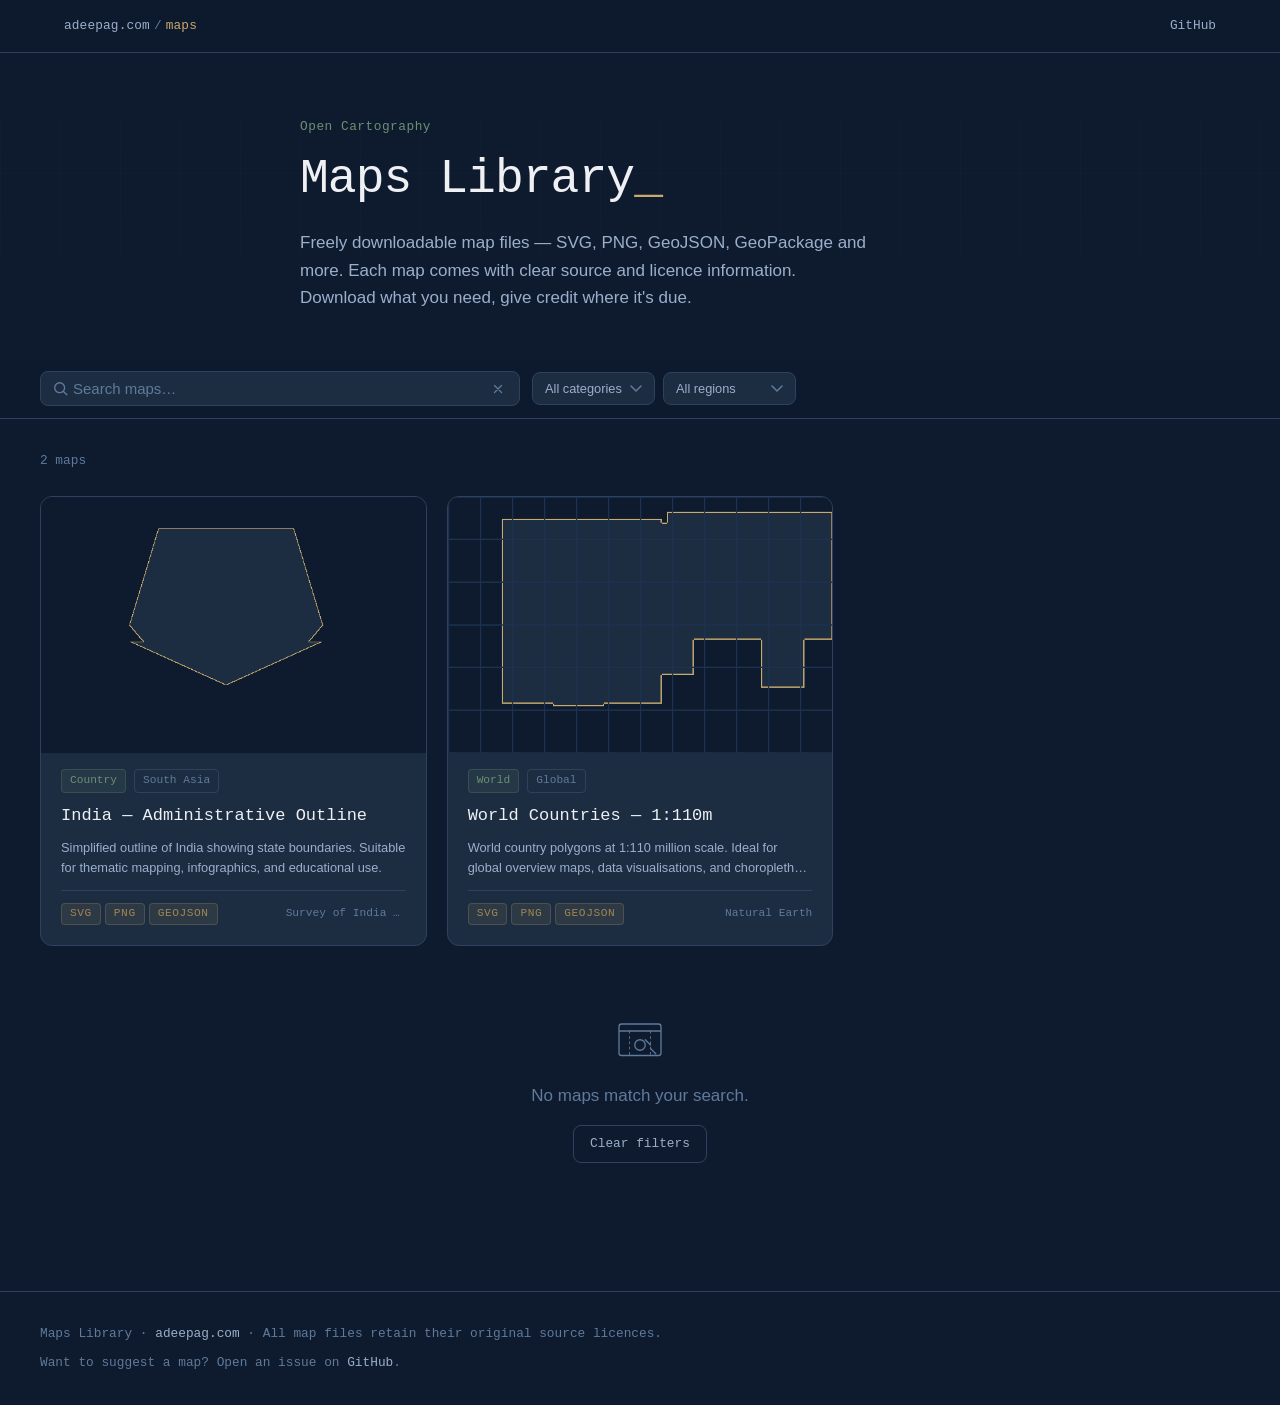
==== commit 8311879a: "Fix maps asset paths and downloads Co-authored-by: Copilot <223556219+Copilot@users.noreply.github.c" ====
--- a/maps/index.html
+++ b/maps/index.html
@@ -11,7 +11,7 @@
   <link rel="preconnect" href="https://fonts.gstatic.com" crossorigin />
   <link href="https://fonts.googleapis.com/css2?family=DM+Mono:ital,wght@0,300;0,400;0,500&family=Inter:wght@400;500;600&display=swap" rel="stylesheet" />
 
-  <link rel="stylesheet" href="style.css" />
+  <link rel="stylesheet" href="/maps/style.css" />
 </head>
 <body>
 
@@ -205,6 +205,6 @@
     </div>
   </footer>
 
-  <script src="script.js"></script>
+  <script src="/maps/script.js"></script>
 </body>
 </html>
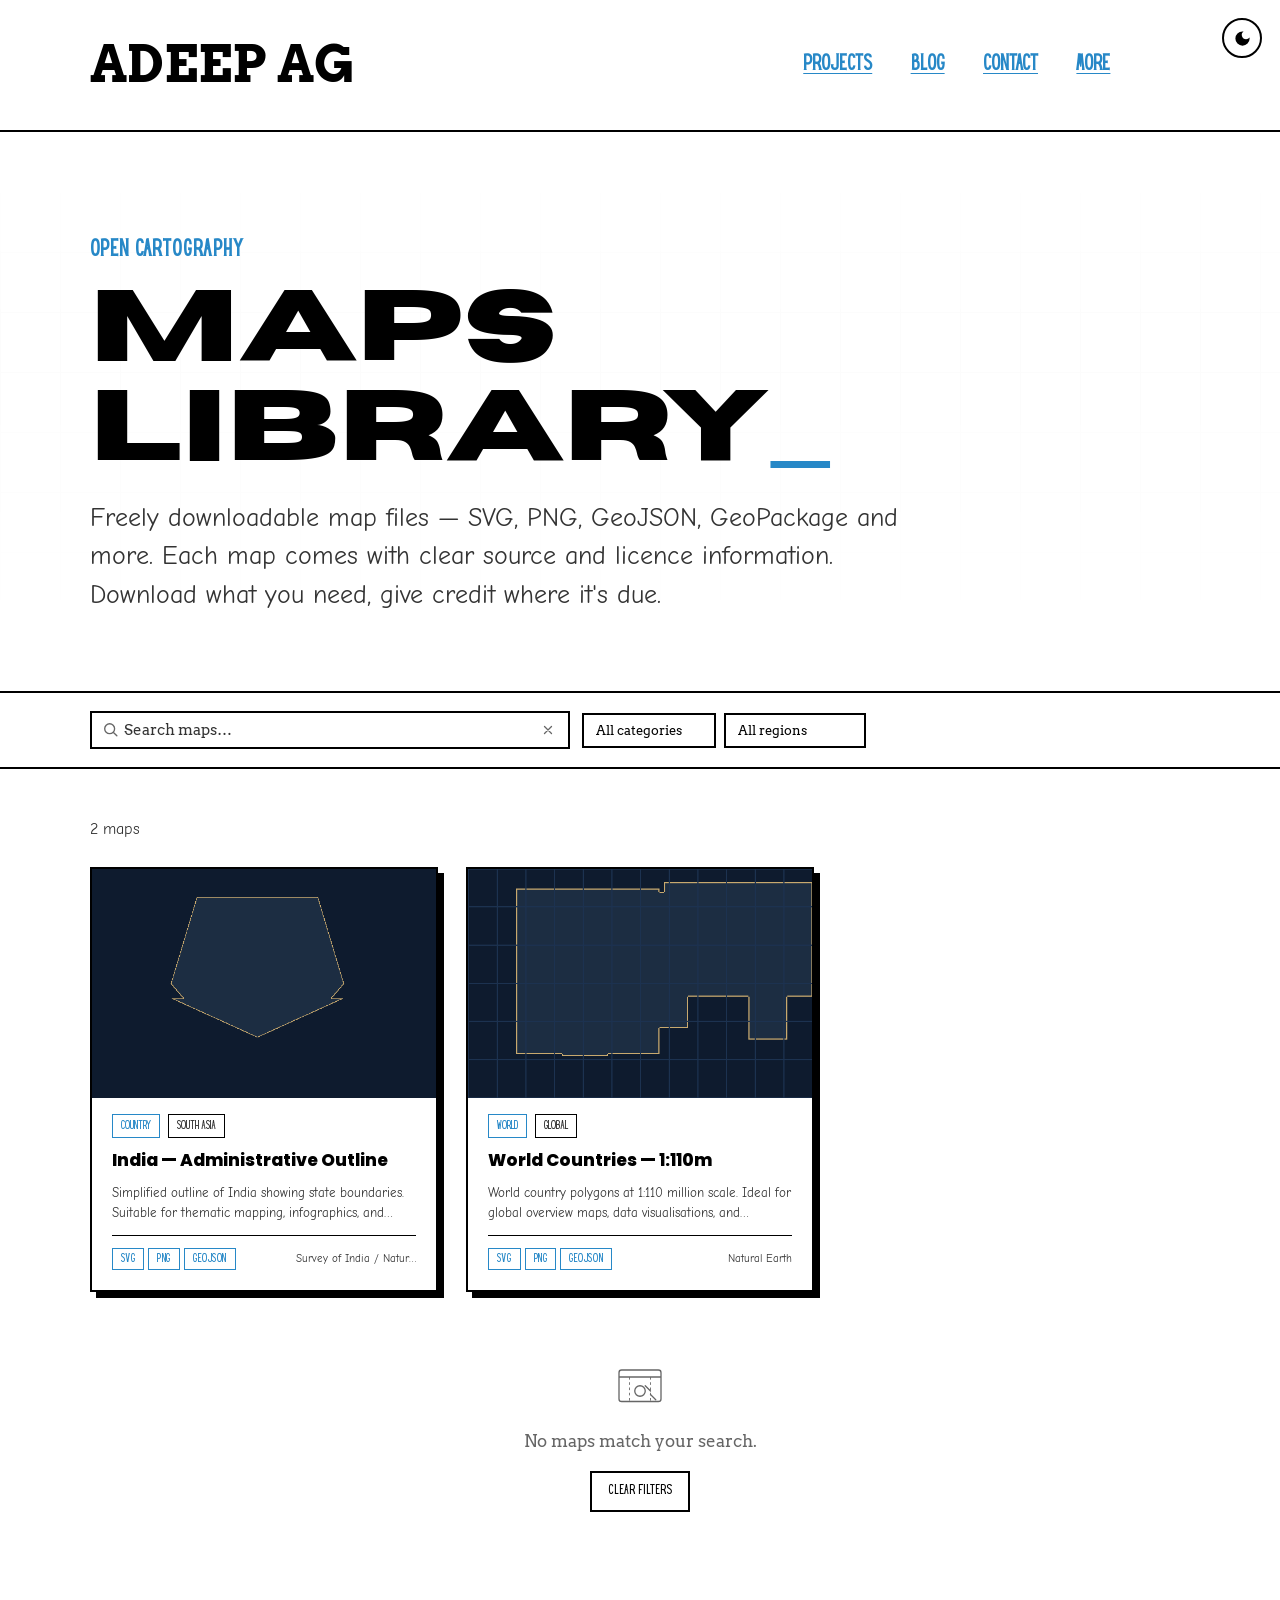
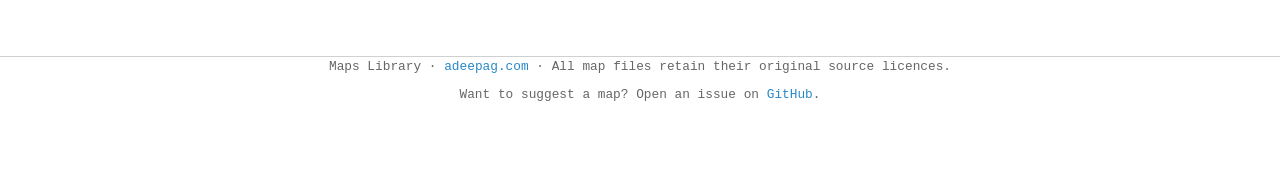
==== commit 72510115: "Align maps UI with main site theme Co-authored-by: Copilot <223556219+Copilot@users.noreply.github.c" ====
--- a/maps/index.html
+++ b/maps/index.html
@@ -9,24 +9,25 @@
   <!-- Fonts: DM Mono for identity/headings, Inter for body -->
   <link rel="preconnect" href="https://fonts.googleapis.com" />
   <link rel="preconnect" href="https://fonts.gstatic.com" crossorigin />
-  <link href="https://fonts.googleapis.com/css2?family=DM+Mono:ital,wght@0,300;0,400;0,500&family=Inter:wght@400;500;600&display=swap" rel="stylesheet" />
+  <link href="https://fonts.googleapis.com/css2?family=Arvo:wght@400;700&family=Poppins:wght@600;700;800&family=Comic+Neue:wght@400;700&display=swap" rel="stylesheet" />
 
   <link rel="stylesheet" href="/maps/style.css" />
 </head>
 <body>
 
+  <button class="theme-toggle" id="themeToggle" aria-label="Toggle dark mode">
+    <svg id="themeIcon" viewBox="0 0 24 24"><path d="M12 3a9 9 0 1 0 9 9c0-.46-.04-.92-.1-1.36a5.389 5.389 0 0 1-4.4 2.26 5.403 5.403 0 0 1-3.14-9.8c-.44-.06-.9-.1-1.36-.1z"/></svg>
+  </button>
+
   <!-- ─── SITE HEADER ──────────────────────────────────────────────── -->
   <header class="site-header" role="banner">
     <div class="header-inner">
-      <a href="/" class="wordmark" aria-label="Back to adeepag.com">
-        <span class="wordmark-site">adeepag.com</span>
-        <span class="wordmark-sep">/</span>
-        <span class="wordmark-section">maps</span>
-      </a>
+      <a href="/" class="wordmark" aria-label="Back to adeepag.com">ADEEP AG</a>
       <nav class="header-nav" aria-label="Site navigation">
-        <a href="https://github.com/ADEEP13" class="nav-link" target="_blank" rel="noopener">
-          GitHub
-        </a>
+        <a href="/projects.html" class="nav-link">Projects</a>
+        <a href="https://blog.adeepag.com" class="nav-link">Blog</a>
+        <a href="/contact.html" class="nav-link">Contact</a>
+        <a href="/more.html" class="nav-link">More</a>
       </nav>
     </div>
   </header>
--- a/maps/style.css
+++ b/maps/style.css
@@ -892,6 +892,92 @@
   .modal-overlay { align-items: flex-end; padding: 0; }
 }
 
+/* ── ADEEP AG SITE THEME ───────────────────────────────────────── */
+@font-face {
+  font-family: 'Hey Gotcha';
+  src: url('/fonts/HeyGotcha-Regular.ttf') format('truetype');
+  font-display: swap;
+}
+@font-face {
+  font-family: 'Horiza';
+  src: url('/fonts/Horizon.woff2') format('woff2');
+  font-display: swap;
+}
+:root {
+  --bg: #ffffff; --text: #000000; --text-body: #333333; --border: #000000;
+  --accent: #2788c7; --card-bg: #ffffff;
+  --c-base: var(--bg); --c-surface: var(--card-bg); --c-surface-2: #f2f2f2;
+  --c-border: #d0d0d0; --c-border-2: #000000; --c-amber: var(--accent);
+  --c-amber-dim: #1c6798; --c-sage: var(--accent); --c-text: var(--text);
+  --c-text-2: var(--text-body); --c-text-3: #666666; --c-overlay: rgba(0,0,0,.72);
+}
+html.dark {
+  --bg: #14171a; --text: #f2f2f2; --text-body: #cfcfcf; --border: #f2f2f2;
+  --accent: #5fb3ec; --card-bg: #1e2227; --c-surface-2: #292e34;
+  --c-border: #4b5158; --c-text-3: #aeb5bc; --c-overlay: rgba(0,0,0,.82);
+}
+body { background: var(--bg); color: var(--text); font-family: 'Arvo', 'Comic Neue', serif; padding-bottom: 80px; }
+.theme-toggle {
+  position: fixed; top: 18px; right: 18px; z-index: 200; width: 40px; height: 40px;
+  display: inline-flex; align-items: center; justify-content: center;
+  border: 2px solid var(--border); border-radius: 50%; background: var(--bg); color: var(--text);
+}
+.theme-toggle:hover { opacity: .8; }
+.theme-toggle svg { width: 19px; height: 19px; fill: currentColor; }
+.site-header { position: relative; background: var(--bg); border-bottom: 2px solid var(--border); backdrop-filter: none; }
+.header-inner { max-width: 1366px; height: auto; min-height: 100px; padding: 24px 7%; }
+.wordmark { color: var(--text); font-family: 'Arvo', serif; font-size: clamp(24px,4vw,52px); font-weight: 700; letter-spacing: normal; }
+.wordmark:hover { color: var(--text); }
+.header-nav { gap: clamp(16px,3vw,42px); padding-right: 80px; }
+.nav-link { color: var(--accent); font-family: 'Hey Gotcha','Poppins',sans-serif; font-size: clamp(13px,1.5vw,21px); font-weight: 700; text-decoration: underline; text-underline-offset: 3px; text-transform: uppercase; }
+.nav-link:hover { color: var(--accent); opacity: .75; }
+.hero { max-width: 1366px; margin: 0 auto; padding: clamp(48px,8vw,110px) 7% clamp(42px,6vw,80px); border-bottom: 2px solid var(--border); }
+.hero-inner { max-width: 820px; margin: 0; }
+.hero-eyebrow { color: var(--accent); font-family: 'Hey Gotcha','Poppins',sans-serif; font-size: clamp(14px,1.6vw,22px); font-weight: 700; text-transform: uppercase; }
+.hero-title { color: var(--text); font-family: 'Horiza','Poppins',sans-serif; font-size: clamp(42px,8vw,100px); font-weight: 800; line-height: 1; letter-spacing: 0; }
+.hero-title::after { color: var(--accent); }
+.hero-desc { color: var(--text-body); font-family: 'Comic Neue','Arvo',sans-serif; font-size: clamp(18px,2vw,26px); line-height: 1.5; }
+.hero-grid { opacity: .08; background-image: linear-gradient(var(--border) 1px,transparent 1px),linear-gradient(90deg,var(--border) 1px,transparent 1px); }
+.controls-bar { position: relative; top: auto; background: var(--bg); border-bottom: 2px solid var(--border); padding: 18px 7%; }
+.controls-inner { max-width: 1366px; }
+.search-input, .filter-select { background: var(--card-bg); border: 2px solid var(--border); border-radius: 0; color: var(--text); font-family: 'Arvo',serif; }
+.search-input::placeholder { color: var(--text-body); }
+.filter-select option { background: var(--card-bg); color: var(--text); }
+.library-main { max-width: 1366px; margin: 0 auto; padding: 48px 7% 80px; }
+.library-inner { max-width: none; }
+.results-count { color: var(--text-body); font-family: 'Comic Neue',sans-serif; font-size: 16px; }
+.map-grid { gap: 28px; }
+.map-card { background: var(--card-bg); border: 2px solid var(--border); border-radius: 0; box-shadow: 6px 6px 0 var(--border); }
+.map-card:hover { border-color: var(--accent); transform: translate(-2px,-2px); }
+.card-title, .detail-title, .modal-title { color: var(--text); font-family: 'Poppins',sans-serif; font-weight: 800; }
+.card-desc, .detail-desc, .detail-source-name, .modal-license-text, .modal-note { color: var(--text-body); font-family: 'Comic Neue',sans-serif; }
+.tag, .format-badge { color: var(--accent); background: transparent; border-color: var(--accent); border-radius: 0; font-family: 'Hey Gotcha','Poppins',sans-serif; }
+.tag-region { color: var(--text-body); border-color: var(--border); }
+.card-footer { border-color: var(--border); }
+.card-source { color: var(--text-body); font-family: 'Comic Neue',sans-serif; }
+.card-view-arrow { background: var(--accent); color: var(--bg); border-radius: 0; }
+.btn-primary, .btn-ghost, .format-btn { border-radius: 0; font-family: 'Hey Gotcha','Poppins',sans-serif; text-transform: uppercase; }
+.btn-primary { background: var(--accent); border-color: var(--accent); color: #fff; }
+.btn-primary:hover { background: var(--text); border-color: var(--text); }
+.btn-ghost, .format-btn { background: var(--card-bg); border: 2px solid var(--border); color: var(--text); }
+.btn-ghost:hover, .format-btn:hover { border-color: var(--accent); color: var(--accent); background: var(--card-bg); }
+.detail-panel, .modal-panel { background: var(--card-bg); border: 2px solid var(--border); border-radius: 0; box-shadow: 8px 8px 0 var(--border); }
+.detail-backdrop, .modal-backdrop { background: var(--c-overlay); }
+.detail-close, .modal-close { color: var(--text); }
+.detail-section, .modal-footer { border-color: var(--border); }
+.detail-section-label, .modal-license-name { color: var(--accent); font-family: 'Hey Gotcha','Poppins',sans-serif; text-transform: uppercase; }
+.modal-checkbox-label { color: var(--text-body); font-family: 'Comic Neue',sans-serif; }
+.site-footer { max-width: 1366px; margin: 0 auto; padding: 0 7%; color: var(--text-body); font-family: 'Comic Neue',sans-serif; text-align: center; }
+.site-footer a { color: var(--accent); }
+@media (max-width: 700px) {
+  .header-inner { padding: 24px 20px; flex-direction: column; gap: 18px; }
+  .header-nav { padding-right: 0; flex-wrap: wrap; justify-content: center; }
+  .theme-toggle { top: 14px; right: 14px; }
+  .hero, .controls-bar, .library-main { padding-left: 20px; padding-right: 20px; }
+  .hero-title { font-size: clamp(42px,13vw,68px); }
+  .site-footer { padding: 0 20px; }
+}
+
 @media (max-width: 480px) {
   .header-inner { padding: 0 var(--sp-4); }
   .site-footer { padding: var(--sp-6) var(--sp-4); }
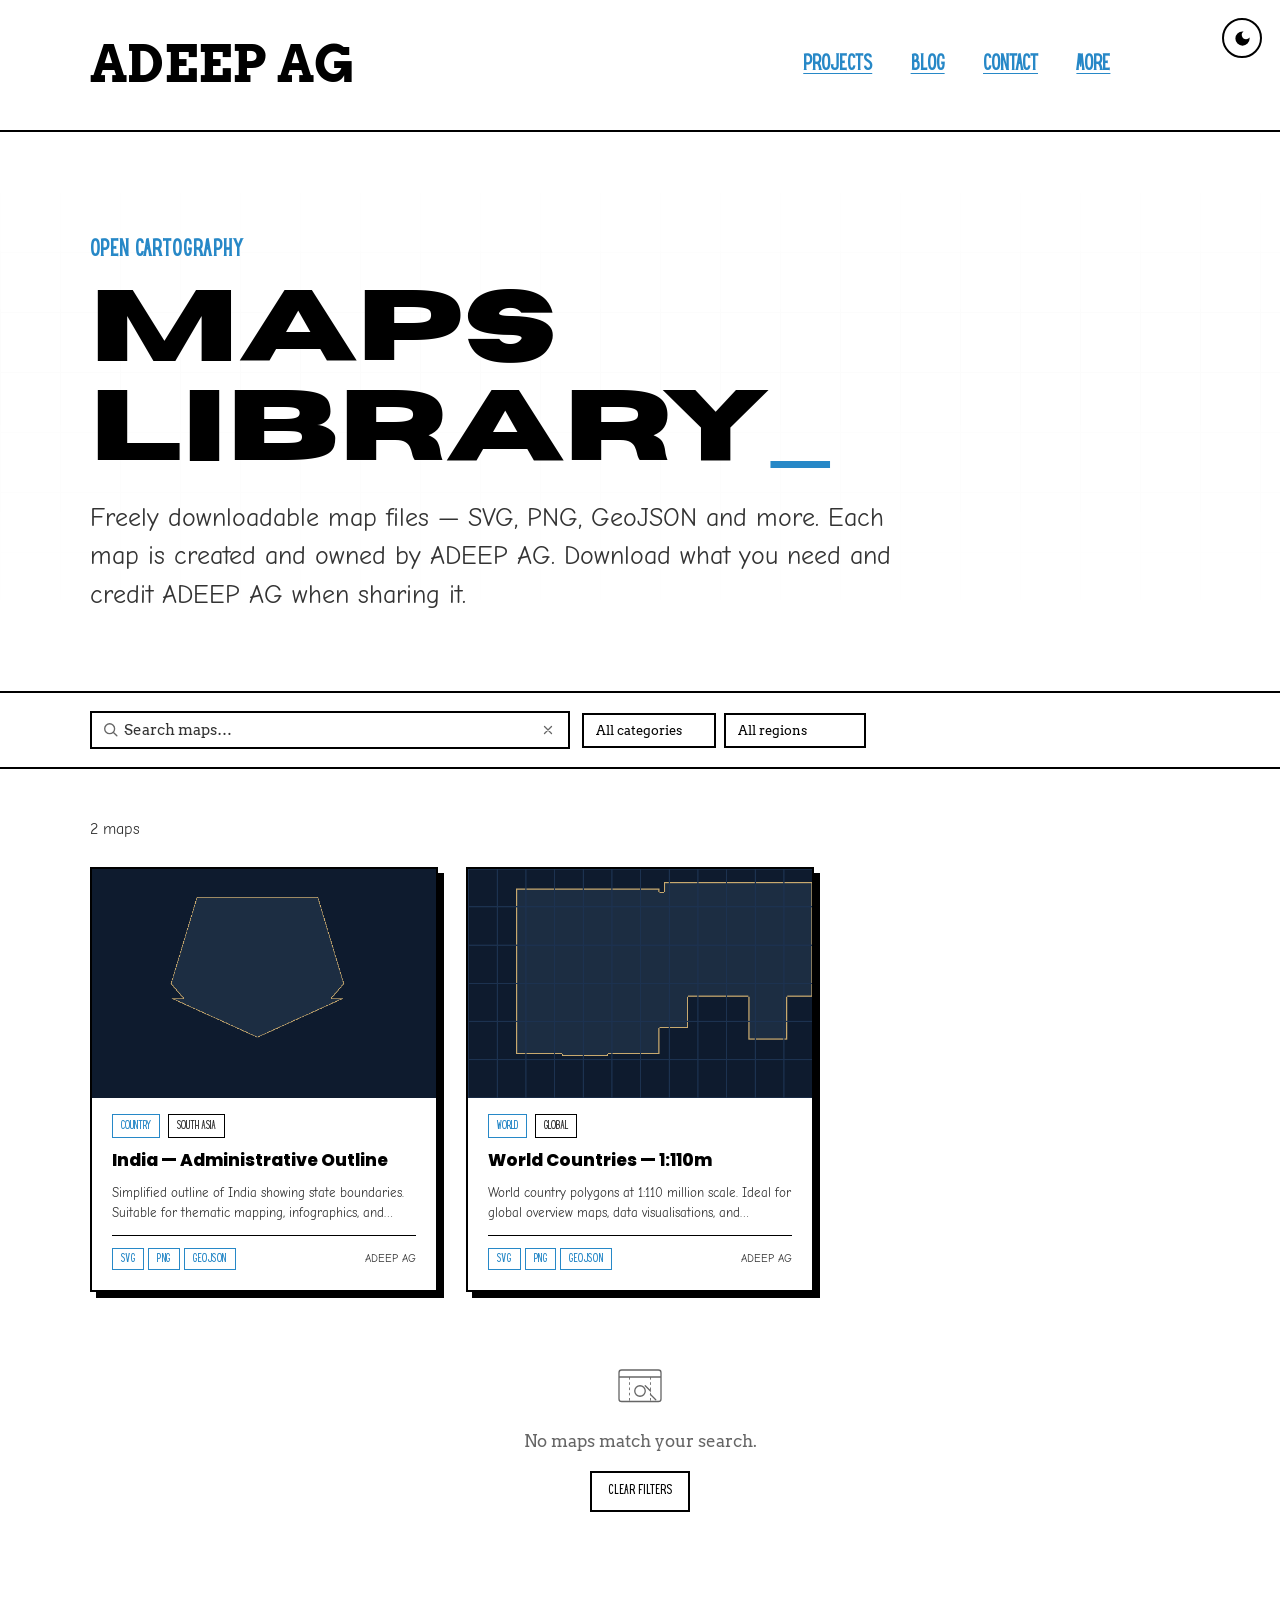
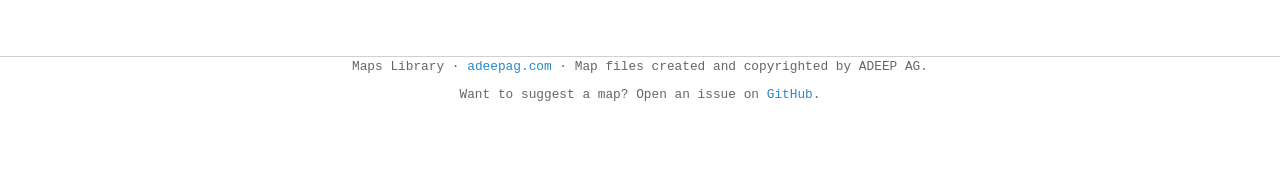
==== commit 4887fec9: "Update map licence and More navigation Co-authored-by: Copilot <223556219+Copilot@users.noreply.gith" ====
--- a/maps/index.html
+++ b/maps/index.html
@@ -3,7 +3,7 @@
 <head>
   <meta charset="UTF-8" />
   <meta name="viewport" content="width=device-width, initial-scale=1.0" />
-  <meta name="description" content="A curated library of freely downloadable map files — SVG, PNG, GeoJSON, GeoPackage, and more." />
+  <meta name="description" content="A curated library of freely downloadable map files created by ADEEP AG — SVG, PNG, GeoJSON, and more." />
   <title>Maps Library — adeepag.com</title>
 
   <!-- Fonts: DM Mono for identity/headings, Inter for body -->
@@ -38,9 +38,9 @@
       <p class="hero-eyebrow">Open Cartography</p>
       <h1 class="hero-title">Maps Library</h1>
       <p class="hero-desc">
-        Freely downloadable map files — SVG, PNG, GeoJSON, GeoPackage and more.
-        Each map comes with clear source and licence information.
-        Download what you need, give credit where it's due.
+        Freely downloadable map files — SVG, PNG, GeoJSON and more.
+        Each map is created and owned by ADEEP AG.
+        Download what you need and credit ADEEP AG when sharing it.
       </p>
     </div>
     <!-- Decorative graticule grid lines -->
@@ -145,7 +145,7 @@
     <div class="modal-backdrop" id="modal-backdrop"></div>
     <div class="modal-panel" tabindex="-1">
       <div class="modal-header">
-        <h2 class="modal-title" id="modal-title">Before you download</h2>
+        <h2 class="modal-title" id="modal-title">Licence</h2>
         <button class="modal-close" id="modal-close" aria-label="Cancel download">
           <svg viewBox="0 0 20 20" fill="none" aria-hidden="true">
             <path d="M5 5l10 10M15 5l-10 10" stroke="currentColor" stroke-width="1.5" stroke-linecap="round"/>
@@ -157,12 +157,6 @@
         <div class="modal-license-block" id="modal-license-block">
           <!-- Populated by JS -->
         </div>
-
-        <p class="modal-note">
-          Note: this acknowledgement helps you keep track of licence obligations.
-          Files hosted on GitHub may still be publicly accessible by direct URL —
-          this is an informational step, not a technical access control.
-        </p>
 
         <label class="modal-checkbox-label">
           <input
@@ -197,7 +191,7 @@
     <div class="footer-inner">
       <p>
         Maps Library · <a href="https://adeepag.com">adeepag.com</a>
-        · All map files retain their original source licences.
+        · Map files created and copyrighted by ADEEP AG.
       </p>
       <p class="footer-sub">
         Want to suggest a map? Open an issue on
--- a/maps/style.css
+++ b/maps/style.css
@@ -779,16 +779,6 @@
   font-family: var(--f-mono);
   font-size: var(--fs-xs);
   color: var(--c-amber);
-}
-
-.modal-note {
-  font-size: var(--fs-xs);
-  color: var(--c-text-3);
-  line-height: 1.6;
-  padding: var(--sp-3);
-  border: 1px solid var(--c-border);
-  border-radius: var(--r-md);
-  background: rgba(200, 169, 110, 0.03);
 }
 
 /* Custom checkbox */
@@ -950,7 +940,7 @@
 .map-card { background: var(--card-bg); border: 2px solid var(--border); border-radius: 0; box-shadow: 6px 6px 0 var(--border); }
 .map-card:hover { border-color: var(--accent); transform: translate(-2px,-2px); }
 .card-title, .detail-title, .modal-title { color: var(--text); font-family: 'Poppins',sans-serif; font-weight: 800; }
-.card-desc, .detail-desc, .detail-source-name, .modal-license-text, .modal-note { color: var(--text-body); font-family: 'Comic Neue',sans-serif; }
+.card-desc, .detail-desc, .detail-source-name, .modal-license-text { color: var(--text-body); font-family: 'Comic Neue',sans-serif; }
 .tag, .format-badge { color: var(--accent); background: transparent; border-color: var(--accent); border-radius: 0; font-family: 'Hey Gotcha','Poppins',sans-serif; }
 .tag-region { color: var(--text-body); border-color: var(--border); }
 .card-footer { border-color: var(--border); }
